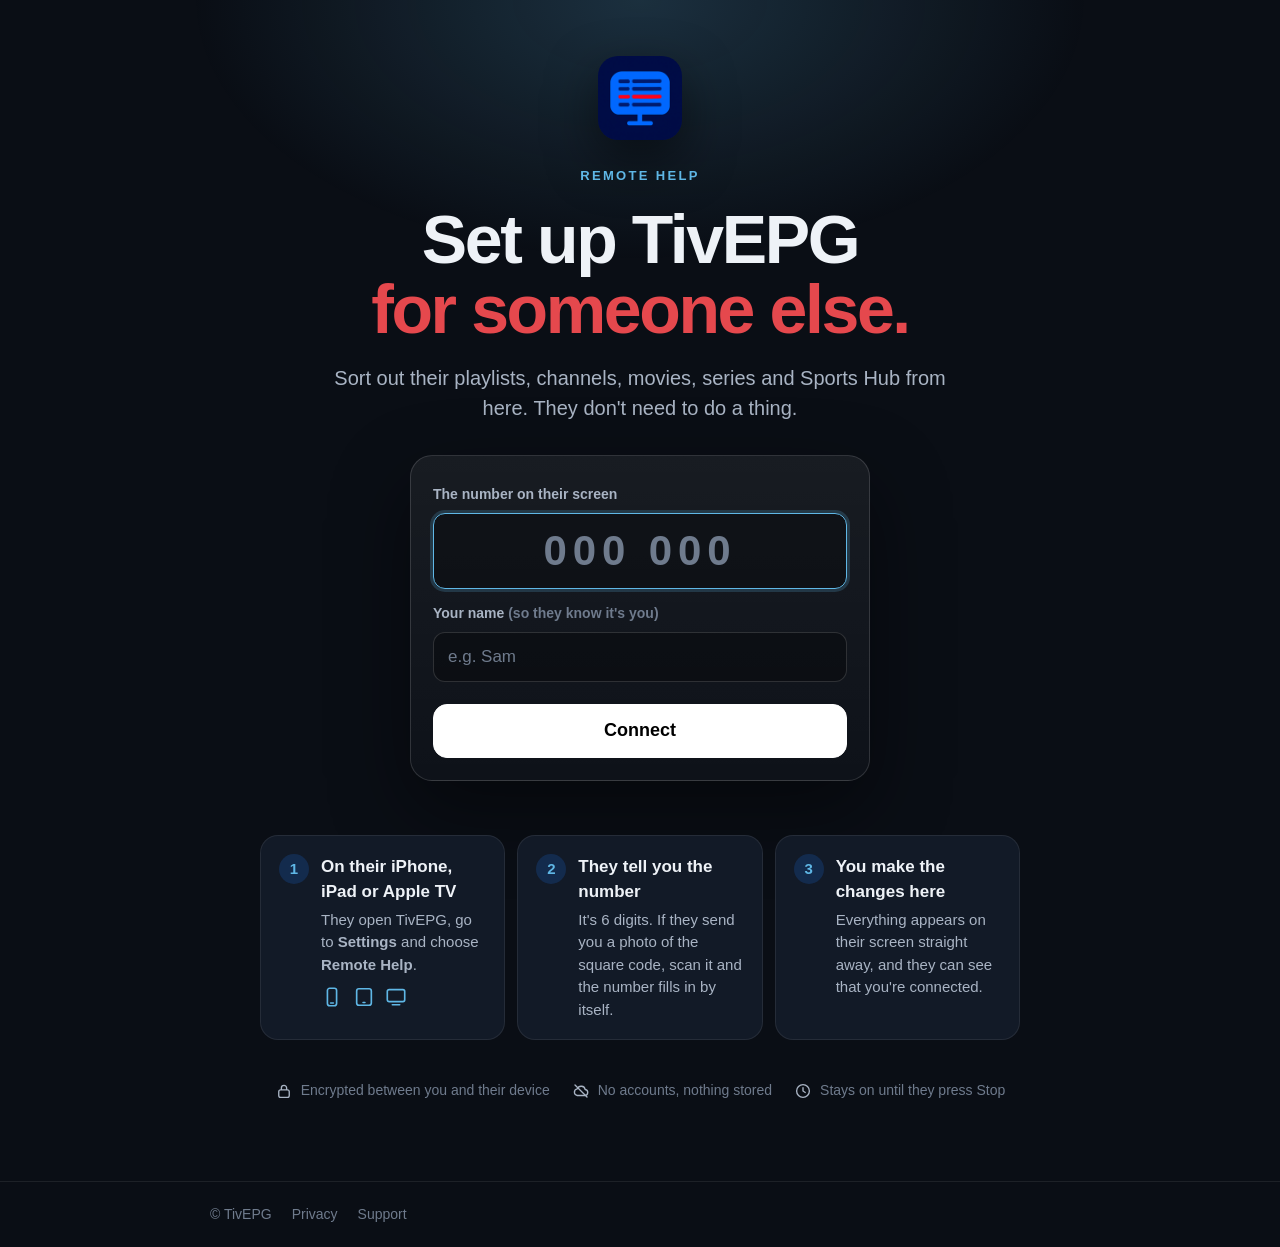
==== docs/help/index.html @ e162ba5e "Remote help: results open match centre with highlights; wide match centre; one-column hub" ====
<!doctype html>
<html lang="en">
<head>
  <meta charset="utf-8" />
  <meta name="viewport" content="width=device-width, initial-scale=1, viewport-fit=cover" />
  <title>Remote Help - TivEPG</title>
  <meta name="description" content="Set up TivEPG for someone else from wherever you are. Works with TivEPG on iPhone, iPad and Apple TV." />
  <!-- This page shows playlist logins: no analytics, no third-party scripts, no referrer. -->
  <meta name="robots" content="noindex" />
  <meta name="referrer" content="no-referrer" />
  <meta http-equiv="Content-Security-Policy"
        content="default-src 'none'; script-src 'self'; style-src 'self'; img-src 'self' data:; connect-src wss://remote-help.ewan-laww.workers.dev; frame-src https://www.youtube-nocookie.com; base-uri 'none'; form-action 'none'" />
  <meta name="theme-color" content="#0A0E15" />
  <meta name="apple-itunes-app" content="app-id=6755161632" />
  <link rel="icon" type="image/png" href="../favicon.png" />
  <link rel="apple-touch-icon" href="../apple-touch-icon.png" />
  <link rel="stylesheet" href="remote-help.css?v=20261110m" />
</head>
<body>
<svg width="0" height="0" class="sprite" aria-hidden="true">
  <symbol id="i-iphone" viewBox="0 0 24 24"><rect x="7" y="2.5" width="10" height="19" rx="2.5" fill="none" stroke="currentColor" stroke-width="1.8"/><path d="M10.5 18.5h3" stroke="currentColor" stroke-width="1.8" stroke-linecap="round"/></symbol>
  <symbol id="i-ipad" viewBox="0 0 24 24"><rect x="4" y="3" width="16" height="18" rx="2.5" fill="none" stroke="currentColor" stroke-width="1.8"/><path d="M11 18h2" stroke="currentColor" stroke-width="1.8" stroke-linecap="round"/></symbol>
  <symbol id="i-tv" viewBox="0 0 24 24"><rect x="2.5" y="4" width="19" height="13" rx="2" fill="none" stroke="currentColor" stroke-width="1.8"/><path d="M8 20.5h8" stroke="currentColor" stroke-width="1.8" stroke-linecap="round"/></symbol>
  <symbol id="i-lock" viewBox="0 0 24 24"><rect x="5" y="10.5" width="14" height="10" rx="2.5" fill="none" stroke="currentColor" stroke-width="1.8"/><path d="M8.5 10.5V8a3.5 3.5 0 0 1 7 0v2.5" fill="none" stroke="currentColor" stroke-width="1.8"/></symbol>
  <symbol id="i-cloud-off" viewBox="0 0 24 24"><path d="M7 18h10a4 4 0 0 0 .6-7.95A5.5 5.5 0 0 0 7.1 9.1 4.5 4.5 0 0 0 7 18Z" fill="none" stroke="currentColor" stroke-width="1.8" stroke-linejoin="round"/><path d="M4 4l16 16" stroke="currentColor" stroke-width="1.8" stroke-linecap="round"/></symbol>
  <symbol id="i-clock" viewBox="0 0 24 24"><circle cx="12" cy="12" r="8.5" fill="none" stroke="currentColor" stroke-width="1.8"/><path d="M12 7.5V12l3 2" fill="none" stroke="currentColor" stroke-width="1.8" stroke-linecap="round"/></symbol>
  <symbol id="i-check" viewBox="0 0 24 24"><path d="M5 12.5l4.5 4.5L19 7.5" fill="none" stroke="currentColor" stroke-width="2.2" stroke-linecap="round" stroke-linejoin="round"/></symbol>
  <symbol id="i-pulse" viewBox="0 0 24 24"><path d="M3 12h4l2.5-6 5 12 2.5-6H21" fill="none" stroke="currentColor" stroke-width="1.9" stroke-linecap="round" stroke-linejoin="round"/></symbol>
  <symbol id="i-list" viewBox="0 0 24 24"><path d="M8 6h12M8 12h12M8 18h12" stroke="currentColor" stroke-width="1.9" stroke-linecap="round"/><circle cx="4" cy="6" r="1.3" fill="currentColor"/><circle cx="4" cy="12" r="1.3" fill="currentColor"/><circle cx="4" cy="18" r="1.3" fill="currentColor"/></symbol>
  <symbol id="i-film" viewBox="0 0 24 24"><rect x="3.5" y="4" width="17" height="16" rx="2" fill="none" stroke="currentColor" stroke-width="1.8"/><path d="M7.5 4v16M16.5 4v16M3.5 9h4M3.5 15h4M16.5 9h4M16.5 15h4" stroke="currentColor" stroke-width="1.6"/></symbol>
  <symbol id="i-stack" viewBox="0 0 24 24"><rect x="3.5" y="8" width="17" height="12" rx="2" fill="none" stroke="currentColor" stroke-width="1.8"/><path d="M6 5h12M8.5 2.5h7" stroke="currentColor" stroke-width="1.8" stroke-linecap="round"/></symbol>
  <symbol id="i-folder" viewBox="0 0 24 24"><path d="M3.5 7.5a2 2 0 0 1 2-2h4l2 2h7a2 2 0 0 1 2 2v8a2 2 0 0 1-2 2h-13a2 2 0 0 1-2-2Z" fill="none" stroke="currentColor" stroke-width="1.8" stroke-linejoin="round"/><path d="M12 11v5M9.5 13.5h5" stroke="currentColor" stroke-width="1.8" stroke-linecap="round"/></symbol>
  <symbol id="i-trophy" viewBox="0 0 24 24"><path d="M7 4h10v5a5 5 0 0 1-10 0Z M7 6H4.5a2.5 2.5 0 0 0 2.5 4M17 6h2.5a2.5 2.5 0 0 1-2.5 4M12 14v3M8.5 20h7M10 17h4v3h-4z" fill="none" stroke="currentColor" stroke-width="1.7" stroke-linejoin="round"/></symbol>
  <symbol id="i-star" viewBox="0 0 24 24"><path d="m12 3.5 2.6 5.3 5.9.9-4.3 4.1 1 5.8L12 16.9l-5.2 2.7 1-5.8-4.3-4.1 5.9-.9Z" fill="none" stroke="currentColor" stroke-width="1.7" stroke-linejoin="round"/></symbol>
  <symbol id="i-gear" viewBox="0 0 24 24"><circle cx="12" cy="12" r="3.2" fill="none" stroke="currentColor" stroke-width="1.8"/><path d="M12 2.8v2.4M12 18.8v2.4M2.8 12h2.4M18.8 12h2.4M5.5 5.5l1.7 1.7M16.8 16.8l1.7 1.7M5.5 18.5l1.7-1.7M16.8 7.2l1.7-1.7" stroke="currentColor" stroke-width="1.8" stroke-linecap="round"/></symbol>
  <symbol id="i-remote" viewBox="0 0 24 24"><rect x="7.5" y="2.5" width="9" height="19" rx="3" fill="none" stroke="currentColor" stroke-width="1.8"/><circle cx="12" cy="8" r="2" fill="none" stroke="currentColor" stroke-width="1.6"/><path d="M10 13.5h4M10 16.5h4" stroke="currentColor" stroke-width="1.6" stroke-linecap="round"/></symbol>
  <symbol id="i-copy" viewBox="0 0 24 24"><rect x="8" y="8" width="12" height="12" rx="2" fill="none" stroke="currentColor" stroke-width="1.8"/><path d="M16 8V6a2 2 0 0 0-2-2H6a2 2 0 0 0-2 2v8a2 2 0 0 0 2 2h2" fill="none" stroke="currentColor" stroke-width="1.8"/></symbol>
</svg>



<main id="app">

  <!-- 1. Enter the number -->
  <section id="screen-join" class="screen hero">
    <img class="icon" src="../apple-touch-icon.png" alt="TivEPG app icon" width="84" height="84" />
    <p class="eyebrow">Remote Help</p>
    <h1 class="display">Set up TivEPG<br /><span class="accent">for someone else.</span></h1>
    <p class="lede">Sort out their playlists, channels, movies, series and Sports Hub from here. They don't need to do a thing.</p>

    <div class="join-card">
      <label for="code">The number on their screen</label>
      <input id="code" class="code-input" inputmode="numeric" autocomplete="one-time-code" maxlength="7"
             placeholder="000 000" spellcheck="false" />
      <label for="name">Your name <span class="muted">(so they know it's you)</span></label>
      <input id="name" maxlength="30" placeholder="e.g. Sam" autocomplete="given-name" />
      <button id="join" class="btn btn-white wide" type="button">Connect</button>
      <p id="join-error" class="error" hidden></p>
    </div>

    <ol class="how">
      <li>
        <span class="how-num">1</span>
        <div>
          <b>On their iPhone, iPad or Apple TV</b>
          <p>They open TivEPG, go to <b>Settings</b> and choose <b>Remote Help</b>.</p>
          <div class="devices-row" aria-hidden="true">
            <svg><use href="#i-iphone"/></svg><svg><use href="#i-ipad"/></svg><svg><use href="#i-tv"/></svg>
          </div>
        </div>
      </li>
      <li>
        <span class="how-num">2</span>
        <div>
          <b>They tell you the number</b>
          <p>It's 6 digits. If they send you a photo of the square code, scan it and the number fills in by itself.</p>
        </div>
      </li>
      <li>
        <span class="how-num">3</span>
        <div>
          <b>You make the changes here</b>
          <p>Everything appears on their screen straight away, and they can see that you're connected.</p>
        </div>
      </li>
    </ol>

    <ul class="trust">
      <li><svg><use href="#i-lock"/></svg>Encrypted between you and their device</li>
      <li><svg><use href="#i-cloud-off"/></svg>No accounts, nothing stored</li>
      <li><svg><use href="#i-clock"/></svg>Stays on until they press Stop</li>
    </ul>
  </section>

  <!-- 2. Connecting -->
  <section id="screen-connecting" class="screen center" hidden>
    <img class="icon pulse" src="../apple-touch-icon.png" alt="" width="84" height="84" />
    <h2 id="connecting-text">Connecting…</h2>
    <p class="muted">Keep Remote Help open on their screen.</p>
  </section>

  <!-- 3. Connected -->
  <section id="screen-help" class="screen" hidden>
    <div class="device-head">
      <span class="device-glyph"><svg id="device-icon"><use href="#i-tv"/></svg></span>
      <div class="grow">
        <p class="eyebrow">Remote Help</p>
        <h1 id="device-title" class="headline">Connected</h1>
        <p id="device-sub" class="muted"></p>
      </div>
      <span id="link-pill" class="pill ok">Connected</span>
    </div>
    <div id="loading-banner" class="banner" hidden></div>

    <div id="home-grid" class="home-grid" role="list"></div>
    <div id="section-bar" class="section-bar" hidden>
      <button id="back" class="back-btn" type="button" aria-label="Back">‹ Back</button>
      <h2 id="section-title"></h2>
      <div id="remote-bar" class="remote-bar" hidden></div>
      <button id="home" class="home-btn" type="button" aria-label="Home: all sections" title="Home"><svg viewBox="0 0 24 24" width="20" height="20" fill="none" stroke="currentColor" stroke-width="2" stroke-linecap="round" stroke-linejoin="round"><path d="M3 10.5 12 3l9 7.5"/><path d="M5 9.5V21h5v-6h4v6h5V9.5"/></svg></button>
    </div>

    <div id="tab-health" class="tab-panel" hidden></div>
    <div id="tab-playlists" class="tab-panel" hidden>
      <p class="hint">Their playlists. Fix a login, switch one on or off, or add a new one. After a change their device reloads that playlist by itself.</p>
      <div id="server-list"></div>
      <div class="row-actions">
        <button id="add-server-toggle" class="btn btn-white" type="button">+ Add a playlist</button>
        <button id="reload-all" class="btn" type="button">Reload all playlists</button>
      </div>
      <div id="playlist-tools"></div>
      <div id="add-server" class="card" hidden>
        <h3>Add a playlist</h3>
        <label for="add-kind">Type</label>
        <select id="add-kind">
          <option value="xtream">Login details (Xtream Codes)</option>
          <option value="m3u">Playlist link (M3U)</option>
        </select>
        <label for="add-name">Name</label>
        <input id="add-name" placeholder="e.g. My TV" maxlength="60" />
        <label for="add-url" id="add-url-label">Server address</label>
        <input id="add-url" placeholder="http://example.com:8080" autocapitalize="off" autocorrect="off" spellcheck="false" />
        <div id="add-login">
          <label for="add-user">Username</label>
          <input id="add-user" autocapitalize="off" autocorrect="off" spellcheck="false" autocomplete="off" />
          <label for="add-pass">Password</label>
          <input id="add-pass" autocapitalize="off" autocorrect="off" spellcheck="false" autocomplete="off" />
        </div>
        <label for="add-epg">TV guide link <span class="muted">(optional)</span></label>
        <input id="add-epg" autocapitalize="off" autocorrect="off" spellcheck="false" placeholder="Leave blank to use the playlist's own guide" />
        <div class="row-actions">
          <button id="add-save" class="btn btn-white" type="button">Add to their device</button>
          <button id="add-cancel" class="btn" type="button">Cancel</button>
        </div>
      </div>
    </div>

    <div id="tab-selection" class="tab-panel" hidden></div>
    <div id="tab-live" class="tab-panel" hidden></div>
    <div id="tab-vod" class="tab-panel" hidden></div>
    <div id="tab-series" class="tab-panel" hidden></div>

    <div id="tab-custom" class="tab-panel" hidden></div>
    <div id="tab-sports" class="tab-panel" hidden></div>
    <div id="tab-favourites" class="tab-panel" hidden></div>
    <div id="tab-settings" class="tab-panel" hidden></div>
    <div id="tab-remote" class="tab-panel" hidden></div>
    <div id="tab-copy" class="tab-panel" hidden></div>
  </section>

  <!-- 4. Finished -->
  <section id="screen-ended" class="screen center" hidden>
    <span class="done-glyph"><svg><use href="#i-check"/></svg></span>
    <h1 id="ended-title" class="headline">Remote Help has ended</h1>
    <p id="ended-text" class="lede"></p>
    <button id="again" class="btn btn-white" type="button">Enter another number</button>
  </section>
</main>

<footer class="foot">
  <div class="wrap">
    <span>© TivEPG</span>
    <a href="/privacy">Privacy</a>
    <a href="/support">Support</a>
  </div>
</footer>

<div id="toast" class="toast" hidden></div>

<script src="remote-help.js?v=20261110m"></script>
</body>
</html>
---- docs/help/remote-help.css ----
/* TivEPG Remote Help. Same palette, type and buttons as tivepg.com (docs/site.css). */
:root {
  --ground: #0A0E15;
  --ground-2: #0F1520;
  --card: #121A27;
  --card-2: #182234;
  --line: rgba(255,255,255,0.08);
  --line-2: rgba(255,255,255,0.14);
  --text: #EEF2F7;
  --text-2: #A9B4C4;
  --text-3: #6F7B8D;
  --blue: #5FB7E6;
  --brand-blue: #1E7CFF;
  --red: #E5484D;
  --amber: #F2A93B;
  --green: #46C27A;
  --radius: 22px;
  --ease: cubic-bezier(.2,.8,.2,1);
}
*, *::before, *::after { box-sizing: border-box; margin: 0; padding: 0; }
html { -webkit-text-size-adjust: 100%; }
body {
  background: var(--ground);
  color: var(--text);
  font-family: -apple-system, BlinkMacSystemFont, "SF Pro Display", "Segoe UI", Roboto, "Helvetica Neue", Arial, sans-serif;
  -webkit-font-smoothing: antialiased;
  line-height: 1.5;
  font-size: 17px;
  min-height: 100vh;
  display: flex; flex-direction: column;
}
body::before {
  content: ""; position: fixed; inset: 0 0 auto 0; height: 620px; pointer-events: none; z-index: 0;
  background: radial-gradient(50% 60% at 50% 0%, rgba(95,183,230,.20), transparent 70%);
}
[hidden] { display: none !important; }
.sprite { position: absolute; }
a { color: inherit; text-decoration: none; }
b { font-weight: 650; }
svg { width: 22px; height: 22px; flex: 0 0 auto; }
.wrap { max-width: 900px; margin: 0 auto; padding: 0 20px; }

/* ---------- Nav ---------- */
.nav {
  position: sticky; top: 0; z-index: 5; height: 60px;
  background: rgba(10,14,21,.72); backdrop-filter: saturate(160%) blur(18px); -webkit-backdrop-filter: saturate(160%) blur(18px);
  border-bottom: 1px solid var(--line);
}
.nav .wrap { height: 100%; display: flex; align-items: center; justify-content: space-between; }
.brand { display: flex; align-items: center; gap: 10px; font-weight: 700; font-size: 19px; letter-spacing: -0.01em; }
.brand img { width: 30px; height: 30px; border-radius: 8px; }
.nav-get {
  height: 36px; padding: 0 16px; border-radius: 999px; background: #fff; color: #000;
  font-weight: 600; font-size: 14px; display: inline-flex; align-items: center;
}
.nav-get:hover { background: #E8ECF1; }

/* ---------- Type ---------- */
main { position: relative; z-index: 1; flex: 1; width: 100%; max-width: 900px; margin: 0 auto; padding: 0 20px 80px; }
.eyebrow { font-size: 13px; font-weight: 700; letter-spacing: .18em; text-transform: uppercase; color: var(--blue); }
.display { font-weight: 800; letter-spacing: -0.035em; line-height: 1.04; font-size: clamp(38px, 7vw, 68px); }
.headline { font-weight: 800; letter-spacing: -0.03em; line-height: 1.08; font-size: clamp(26px, 4.4vw, 40px); }
.accent { color: var(--red); }
.lede { font-size: clamp(17px, 1.8vw, 20px); color: var(--text-2); max-width: 620px; }
h2 { font-size: 24px; font-weight: 700; letter-spacing: -0.01em; }
h3 { font-size: 18px; font-weight: 700; margin-bottom: 4px; }
.section-title { margin-top: 28px; margin-bottom: 10px; }
.muted { color: var(--text-3); }
.hint { color: var(--text-2); font-size: 15px; margin: 4px 0 14px; }
.error { color: #ff8a8d; font-weight: 600; text-align: center; }

/* ---------- Screens ---------- */
.screen { display: flex; flex-direction: column; gap: 18px; padding-top: 40px; }
.screen.center { align-items: center; text-align: center; padding-top: 90px; }
.hero { align-items: center; text-align: center; padding-top: 56px; }
.hero .lede { margin: 0 auto; }
.icon { width: 84px; height: 84px; border-radius: 20px; box-shadow: 0 20px 50px rgba(0,0,0,.5); margin-bottom: 8px; }
.pulse { animation: pulse 1.6s var(--ease) infinite; }
@keyframes pulse { 50% { transform: scale(.92); opacity: .7; } }

.join-card {
  width: 100%; max-width: 460px; margin-top: 14px; text-align: left;
  display: flex; flex-direction: column; gap: 8px; padding: 22px;
  background: linear-gradient(180deg, rgba(255,255,255,.06), rgba(255,255,255,.02));
  border: 1px solid var(--line-2); border-radius: var(--radius);
  box-shadow: 0 30px 80px rgba(0,0,0,.45);
}

.how { list-style: none; width: 100%; max-width: 760px; margin-top: 36px; display: grid; grid-template-columns: 1fr; gap: 12px; text-align: left; }
@media (min-width: 760px) { .how { grid-template-columns: repeat(3, 1fr); } }
.how li { display: flex; gap: 12px; padding: 18px; background: var(--card); border: 1px solid var(--line); border-radius: 18px; }
.how p { color: var(--text-2); font-size: 15px; margin-top: 4px; }
.how-num {
  flex: 0 0 auto; width: 30px; height: 30px; border-radius: 50%; display: grid; place-items: center;
  background: rgba(30,124,255,.18); color: var(--blue); font-weight: 800; font-size: 15px;
}
.devices-row { display: flex; gap: 10px; margin-top: 10px; color: var(--blue); }

.trust { list-style: none; display: flex; flex-wrap: wrap; justify-content: center; gap: 10px 22px; margin-top: 22px; color: var(--text-3); font-size: 14px; }
.trust li { display: flex; align-items: center; gap: 8px; }
.trust svg { width: 18px; height: 18px; color: var(--text-2); }

/* ---------- Form ---------- */
label { font-size: 14px; font-weight: 600; color: var(--text-2); margin-top: 6px; }
input, select {
  width: 100%; height: 50px; padding: 0 14px; border-radius: 12px;
  border: 1px solid var(--line-2); background: rgba(0,0,0,.28); color: var(--text);
  font: inherit; font-size: 17px; outline: none; transition: border-color .2s var(--ease), box-shadow .2s var(--ease);
}
input::placeholder { color: var(--text-3); }
input:focus, select:focus { border-color: var(--blue); box-shadow: 0 0 0 3px rgba(95,183,230,.2); }
.code-input { height: 76px; font-size: 42px; font-weight: 800; letter-spacing: .14em; text-align: center; font-variant-numeric: tabular-nums; }

/* ---------- Buttons ---------- */
.btn {
  display: inline-flex; align-items: center; justify-content: center; gap: 8px;
  height: 46px; padding: 0 20px; border-radius: 14px; border: 1px solid var(--line-2);
  background: transparent; color: var(--text); font: inherit; font-weight: 600; font-size: 16px; cursor: pointer;
  transition: transform .2s var(--ease), background .2s var(--ease), border-color .2s var(--ease);
}
.btn:hover { border-color: rgba(255,255,255,.35); background: rgba(255,255,255,.04); }
.btn:active { transform: scale(.97); }
.btn:disabled { opacity: .45; cursor: default; transform: none; }
.btn-white { background: #fff; border-color: #fff; color: #000; }
.btn-white:hover { background: #E8ECF1; border-color: #E8ECF1; }
.btn.danger { color: #ff8a8d; border-color: rgba(229,72,77,.45); }
.btn.small { height: 36px; padding: 0 12px; font-size: 14px; border-radius: 10px; }
.btn.icon { width: 36px; padding: 0; }
.btn.wide { width: 100%; margin-top: 14px; height: 54px; font-size: 18px; }
.row-actions { display: flex; flex-wrap: wrap; gap: 10px; margin-top: 12px; }

/* ---------- Connected ---------- */
.device-head { display: flex; align-items: center; gap: 16px; }
.device-head .grow { flex: 1; min-width: 0; }
.device-glyph, .done-glyph {
  width: 64px; height: 64px; border-radius: 18px; display: grid; place-items: center; flex: 0 0 auto;
  background: linear-gradient(145deg, var(--brand-blue), #0B3F8F); color: #fff;
  box-shadow: 0 14px 40px rgba(30,124,255,.35);
}
.device-glyph svg, .done-glyph svg { width: 34px; height: 34px; }
.done-glyph { background: linear-gradient(145deg, #2fae66, #13643a); box-shadow: 0 14px 40px rgba(70,194,122,.3); }
.pill { font-size: 13px; font-weight: 700; padding: 6px 12px; border-radius: 999px; white-space: nowrap; }
.pill.ok { background: rgba(70,194,122,.15); color: var(--green); }
.pill.warn { background: rgba(242,169,59,.15); color: var(--amber); }
.banner {
  background: rgba(95,183,230,.1); border: 1px solid rgba(95,183,230,.3); color: var(--blue);
  border-radius: 14px; padding: 12px 14px; font-weight: 600; font-size: 15px;
}

.tabs {
  position: sticky; top: 68px; z-index: 4;
  display: flex; gap: 4px; overflow-x: auto; padding: 4px; border-radius: 999px;
  background: rgba(18,26,39,.85); backdrop-filter: blur(16px); -webkit-backdrop-filter: blur(16px);
  border: 1px solid var(--line-2); scrollbar-width: none;
}
.tabs::-webkit-scrollbar { display: none; }
.tab {
  flex: 1 0 auto; height: 40px; padding: 0 16px; border-radius: 999px; border: 0;
  background: transparent; color: var(--text-2); font: inherit; font-weight: 650; font-size: 15px; cursor: pointer;
  transition: background .2s var(--ease), color .2s var(--ease);
}
.tab:hover { color: var(--text); }
.tab.active { background: #fff; color: #000; }

.card {
  background: var(--card); border: 1px solid var(--line); border-radius: 18px;
  padding: 18px; display: flex; flex-direction: column; gap: 8px; margin-top: 12px;
}
.server { background: var(--card); border: 1px solid var(--line); border-radius: 18px; padding: 16px; margin-bottom: 12px; }
.server-head { display: flex; justify-content: space-between; align-items: center; gap: 12px; }
.server-head .grow { flex: 1; min-width: 0; }
.server-name { font-size: 19px; font-weight: 700; }
.server-meta { color: var(--text-3); font-size: 14px; overflow: hidden; text-overflow: ellipsis; }
.badge { font-size: 12px; font-weight: 700; padding: 3px 9px; border-radius: 999px; margin-left: 6px; vertical-align: middle; }
.badge.bad { background: rgba(229,72,77,.15); color: #ff8a8d; }
.badge.good { background: rgba(70,194,122,.15); color: var(--green); }
.badge.off { background: rgba(255,255,255,.08); color: var(--text-3); }
.server-edit { display: flex; flex-direction: column; gap: 8px; margin-top: 12px; }
.pass-wrap { display: flex; gap: 8px; }
.pass-wrap input { flex: 1; }

.switch { position: relative; width: 52px; height: 30px; flex: 0 0 auto; margin: 0; }
.switch input { opacity: 0; width: 0; height: 0; position: absolute; }
.switch span { position: absolute; inset: 0; border-radius: 999px; background: rgba(255,255,255,.16); cursor: pointer; transition: background .2s; }
.switch span::after {
  content: ""; position: absolute; width: 24px; height: 24px; left: 3px; top: 3px; border-radius: 50%;
  background: #fff; transition: transform .2s var(--ease);
}
.switch input:checked + span { background: var(--green); }
.switch input:checked + span::after { transform: translateX(22px); }
.switch input:disabled + span { opacity: .5; cursor: default; }

.list { display: flex; flex-direction: column; gap: 6px; }
.item {
  display: flex; align-items: center; gap: 10px; padding: 10px 12px; border-radius: 14px;
  background: var(--card); border: 1px solid var(--line); min-height: 54px;
}
.item .grow { flex: 1; min-width: 0; }
.item .title { font-weight: 600; overflow: hidden; text-overflow: ellipsis; white-space: nowrap; }
.item .sub { color: var(--text-3); font-size: 13px; overflow: hidden; text-overflow: ellipsis; white-space: nowrap; }
.item .num { color: var(--text-3); font-size: 13px; width: 26px; text-align: right; font-variant-numeric: tabular-nums; }
.item.dim .title { color: var(--text-2); }
.cat-columns { display: grid; grid-template-columns: 1fr; gap: 24px; }
@media (min-width: 760px) { .cat-columns { grid-template-columns: 1fr 1fr; } }
.cat-head { display: flex; justify-content: space-between; align-items: center; gap: 8px; margin-bottom: 8px; }
.cat-head .row-actions { margin-top: 0; }
.search { margin-bottom: 8px; }
.empty { color: var(--text-3); font-size: 15px; padding: 16px; text-align: center; border: 1px dashed var(--line-2); border-radius: 14px; }
.more { color: var(--text-3); font-size: 14px; text-align: center; padding: 8px; }

/* ---------- Category pills (the app's Display Order / per-playlist bar) ---------- */
.subtabs { display: flex; gap: 8px; overflow-x: auto; padding: 2px 0 12px; scrollbar-width: none; }
.subtabs::-webkit-scrollbar { display: none; }
.subtab {
  flex: 0 0 auto; display: inline-flex; align-items: center; gap: 8px; height: 38px; padding: 0 14px;
  border-radius: 999px; border: 1px solid var(--line-2); background: transparent; color: var(--text-2);
  font: inherit; font-weight: 650; font-size: 14px; cursor: pointer;
}
.subtab:hover { color: var(--text); }
.subtab.active { background: var(--brand-blue); border-color: var(--brand-blue); color: #fff; }
.subtab-badge { min-width: 22px; height: 22px; padding: 0 6px; border-radius: 999px; background: rgba(255,255,255,.12); font-size: 12px; display: inline-grid; place-items: center; }
.subtab.active .subtab-badge { background: rgba(255,255,255,.25); }
.source-tools { display: flex; flex-wrap: wrap; gap: 10px; align-items: center; }
.source-tools .search { flex: 1 1 220px; margin: 0; }
.row-actions.tight { margin-top: 0; }
.sort-row { display: flex; align-items: center; gap: 8px; margin: 12px 0; flex-wrap: wrap; }
.small-label { font-size: 13px; font-weight: 650; }
.cat-grid { display: grid; grid-template-columns: repeat(auto-fill, minmax(170px, 1fr)); gap: 8px; }
.cat-tile {
  display: flex; align-items: center; gap: 10px; min-height: 52px; padding: 10px 12px; text-align: left;
  border-radius: 14px; border: 1px solid var(--line); background: var(--card); color: var(--text-2);
  font: inherit; font-size: 15px; font-weight: 600; cursor: pointer;
}
.cat-tile:hover { border-color: var(--line-2); }
.cat-tile.on { background: rgba(30,124,255,.16); border-color: rgba(30,124,255,.6); color: var(--text); }
.cat-tile .tick {
  flex: 0 0 auto; width: 22px; height: 22px; border-radius: 50%; display: grid; place-items: center;
  border: 1.5px solid var(--line-2); font-size: 13px; font-weight: 800;
}
.cat-tile.on .tick { background: var(--brand-blue); border-color: var(--brand-blue); color: #fff; }
.cat-name { overflow: hidden; text-overflow: ellipsis; display: -webkit-box; -webkit-line-clamp: 2; -webkit-box-orient: vertical; }

/* ---------- Sports Hub (Manage Sports) ---------- */
.hub-card { background: var(--card); border: 1px solid var(--line); border-radius: 18px; overflow: hidden; }
.hub-section { font-size: 13px; font-weight: 700; letter-spacing: .08em; text-transform: uppercase; color: var(--text-3); margin: 24px 6px 8px; }
.hub-section-row { display: flex; align-items: flex-end; justify-content: space-between; }
.hub-section-row .btn { margin-bottom: 6px; }
.hub-row { display: flex; align-items: center; gap: 10px; padding: 12px 14px; min-height: 60px; }
.hub-row + .hub-row { border-top: 1px solid var(--line); }
.hub-row.depth-1 { padding-left: 34px; background: rgba(255,255,255,.015); }
.hub-row.depth-2 { padding-left: 54px; background: rgba(255,255,255,.03); }
.hub-row .grow { flex: 1; min-width: 0; }
.hub-row .title { font-weight: 650; overflow: hidden; text-overflow: ellipsis; white-space: nowrap; }
.hub-row .sub { color: var(--text-3); font-size: 13px; }
.hub-row .sub.gold { color: #F5C451; }
.row-expander { display: flex; align-items: center; gap: 10px; background: none; border: 0; color: inherit; font: inherit; text-align: left; cursor: pointer; padding: 0; }
.chev { color: var(--text-3); font-size: 22px; transition: transform .2s var(--ease); }
.chev.open { transform: rotate(90deg); }
.hub-switch { position: relative; width: 52px; height: 30px; border-radius: 999px; border: 0; background: rgba(255,255,255,.16); cursor: pointer; flex: 0 0 auto; transition: background .2s; }
.hub-switch span { position: absolute; top: 3px; left: 3px; width: 24px; height: 24px; border-radius: 50%; background: #fff; transition: transform .2s var(--ease); }
.hub-switch.on { background: var(--green); }
.hub-switch.on span { transform: translateX(22px); }
.hub-switch.mixed { background: var(--brand-blue); }
.hub-switch.mixed span { transform: translateX(11px); }
.hub-switch:disabled { opacity: .6; }
.star { background: none; border: 0; color: var(--text-3); font-size: 22px; cursor: pointer; width: 34px; height: 34px; flex: 0 0 auto; }
.star.on { color: #F5C451; }
.empty.flat { border: 0; }
.foot-note { margin-top: 16px; }

/* ---------- Footer & toast ---------- */
.foot { position: relative; z-index: 1; border-top: 1px solid var(--line); padding: 22px 0 calc(22px + env(safe-area-inset-bottom)); color: var(--text-3); font-size: 14px; }
.foot .wrap { display: flex; gap: 20px; }
.foot a:hover { color: var(--text); }

.toast {
  position: fixed; left: 50%; bottom: calc(24px + env(safe-area-inset-bottom)); transform: translateX(-50%);
  max-width: calc(100% - 32px); padding: 12px 18px; border-radius: 14px;
  background: #1d2a3d; border: 1px solid var(--line-2); color: var(--text);
  font-weight: 600; font-size: 15px; box-shadow: 0 10px 30px rgba(0,0,0,.4); z-index: 10;
}
.toast.bad { border-color: rgba(229,72,77,.6); }

@media (max-width: 560px) {
  .nav-get { height: 32px; padding: 0 12px; font-size: 13px; }
  .device-glyph { width: 52px; height: 52px; border-radius: 15px; }
  .device-glyph svg { width: 28px; height: 28px; }
  .tabs { top: 64px; }
  .tab { padding: 0 12px; font-size: 14px; }
  .device-head .headline { font-size: 24px; }
  .device-head { align-items: flex-start; flex-wrap: wrap; }
}

/* ---------- Reordering ---------- */
.handle {
  flex: 0 0 auto; width: 30px; height: 40px; display: grid; place-items: center;
  color: var(--text-3); font-size: 20px; cursor: grab; touch-action: none; user-select: none; -webkit-user-select: none;
}
.handle:active { cursor: grabbing; color: var(--text); }
.item, .hub-row { transition: transform .18s var(--ease); }
.dragging { transition: none !important; position: relative; z-index: 3; box-shadow: 0 16px 40px rgba(0,0,0,.55); background: var(--card-2) !important; border-color: var(--brand-blue) !important; }
@media (max-width: 560px) {
  .btn.fine { display: none; }
  .item { gap: 6px; padding: 8px 8px 8px 4px; }
  .item .btn.small { padding: 0 9px; }
}

/* ---------- Team lists (the app's team picker) ---------- */
.hub-row.depth-3 { padding-left: 74px; background: rgba(255,255,255,.045); }
.team-tools { flex-wrap: wrap; }
.team-tools .sub { min-width: 200px; }
.gold-btn { color: #F5C451; border-color: rgba(245,196,81,.5); }
.team-search { margin: 0; height: 42px; }
@media (max-width: 560px) {
  .hub-row.depth-2 { padding-left: 34px; }
  .hub-row.depth-3 { padding-left: 44px; }
}

/* ---------- Check-up ---------- */
.tab-badge { display: inline-grid; place-items: center; min-width: 20px; height: 20px; padding: 0 6px; margin-left: 6px; border-radius: 999px; background: var(--red); color: #fff; font-size: 12px; font-weight: 800; }
.health-head { display: flex; align-items: flex-start; gap: 12px; margin-bottom: 10px; }
.health-head .grow { flex: 1; }
.health-head h3 { font-size: 22px; }
.health-dot { flex: 0 0 auto; width: 30px; height: 30px; border-radius: 50%; display: grid; place-items: center; font-weight: 900; font-size: 15px; }
.health-error .health-dot { background: rgba(229,72,77,.2); color: #ff8a8d; }
.health-warn .health-dot { background: rgba(242,169,59,.2); color: var(--amber); }
.health-info .health-dot { background: rgba(95,183,230,.18); color: var(--blue); }
.health-ok .health-dot { background: rgba(70,194,122,.18); color: var(--green); }
.title.wrap, .hub-row .title.wrap { white-space: normal; }
.fix-note { max-width: 220px; text-align: right; }
.small-spin { width: 30px; height: 30px; margin: 20px auto; border-width: 3px; }

/* ---------- Settings ---------- */
.setting-wide { flex-wrap: wrap; }
.setting-wide > .grow { flex: 1 1 260px; }
.seg { display: flex; flex-wrap: wrap; gap: 6px; }
.setting-select { width: auto; min-width: 200px; height: 42px; }
.stepper { display: flex; align-items: center; gap: 8px; flex-wrap: wrap; }
.setting-value { min-width: 78px; text-align: center; font-weight: 700; font-variant-numeric: tabular-nums; }
.stepper input[type=range] { width: 180px; height: 30px; padding: 0; border: 0; background: none; box-shadow: none; accent-color: var(--brand-blue); }

/* ---------- Remote ---------- */
.now-playing { margin-top: 0; }
.np-row { align-items: center; }
.title-lg { font-size: 22px; font-weight: 800; letter-spacing: -0.01em; }

/* ---------- Copy Setup ---------- */
.copy-steps { margin-top: 10px; grid-template-columns: 1fr !important; }
.small-code { height: 64px; font-size: 34px; margin: 10px 0; }
.copy-row { cursor: pointer; margin: 0; color: var(--text); font-size: 17px; font-weight: 400; }
.copy-row input { width: 22px; height: 22px; flex: 0 0 auto; accent-color: var(--brand-blue); }
.ok-banner { background: rgba(70,194,122,.1); border-color: rgba(70,194,122,.35); color: var(--green); margin-bottom: 12px; }

/* ---------- App-style home: cards ---------- */
.home-grid { display: grid; grid-template-columns: repeat(auto-fill, minmax(250px, 1fr)); gap: 12px; margin-top: 6px; }
.home-card {
  position: relative; display: flex; align-items: center; gap: 14px; min-height: 92px; padding: 16px;
  text-align: left; border-radius: 20px; border: 1px solid var(--line); cursor: pointer; color: var(--text);
  background: linear-gradient(180deg, rgba(255,255,255,.055), rgba(255,255,255,.02)), var(--card);
  font: inherit; transition: transform .18s var(--ease), border-color .18s var(--ease), background .18s var(--ease);
}
.home-card:hover { border-color: var(--line-2); transform: translateY(-2px); }
.home-card:active { transform: scale(.98); }
.home-card.alert { border-color: rgba(229,72,77,.55); }
.home-icon {
  flex: 0 0 auto; width: 50px; height: 50px; border-radius: 14px; display: grid; place-items: center; color: #fff;
  box-shadow: 0 10px 24px rgba(0,0,0,.35);
}
.home-icon svg { width: 26px; height: 26px; }
.tint-blue .home-icon { background: linear-gradient(145deg, #2f8bff, #0b4fb8); }
.tint-red .home-icon { background: linear-gradient(145deg, #ff6b6f, #b4262b); }
.tint-purple .home-icon { background: linear-gradient(145deg, #a477ff, #5b2fc2); }
.tint-teal .home-icon { background: linear-gradient(145deg, #34d1bd, #0f7d70); }
.tint-green .home-icon { background: linear-gradient(145deg, #4cd384, #187a43); }
.tint-gold .home-icon { background: linear-gradient(145deg, #ffcf5c, #c58a12); }
.tint-grey .home-icon { background: linear-gradient(145deg, #7c889c, #3d4656); }
.home-text { flex: 1; min-width: 0; display: flex; flex-direction: column; gap: 3px; }
.home-title { font-weight: 750; font-size: 18px; letter-spacing: -0.01em; }
.home-sub { color: var(--text-3); font-size: 14px; overflow: hidden; text-overflow: ellipsis; white-space: nowrap; }
.home-card.alert .home-sub { color: #ff8a8d; font-weight: 600; }
.home-badge { position: absolute; top: 10px; right: 12px; min-width: 22px; height: 22px; padding: 0 7px; border-radius: 999px; background: var(--red); color: #fff; font-size: 12px; font-weight: 800; display: grid; place-items: center; }
.home-chev { color: var(--text-3); font-size: 26px; line-height: 1; }

.section-bar {
  position: sticky; top: 0; z-index: 6; display: flex; align-items: center; gap: 12px;
  margin: 0 -20px; padding: 10px 20px; background: rgba(10,14,21,.85);
  backdrop-filter: blur(16px); -webkit-backdrop-filter: blur(16px); border-bottom: 1px solid var(--line);
}
.section-bar h2 { font-size: 22px; font-weight: 800; letter-spacing: -0.02em; }
.back-btn { height: 38px; padding: 0 14px; border-radius: 999px; border: 1px solid var(--line-2); background: transparent; color: var(--blue); font: inherit; font-weight: 700; font-size: 15px; cursor: pointer; }
.back-btn:hover { background: rgba(95,183,230,.1); }

/* ---------- Collapsible Display Order groups ---------- */
.order-tools { justify-content: flex-end; margin-bottom: 8px; }
.group-head {
  width: 100%; display: flex; align-items: center; gap: 10px; padding: 14px 16px; margin-top: 8px;
  border-radius: 14px; border: 1px solid var(--line); background: var(--card); color: var(--text);
  font: inherit; font-weight: 700; font-size: 16px; text-align: left; cursor: pointer;
}
.group-head.open { border-color: var(--line-2); background: var(--card-2); }
.group-title { overflow: hidden; text-overflow: ellipsis; white-space: nowrap; }
.group-list { margin: 6px 0 4px 10px; }

/* ---------- Custom categories ---------- */
.check-row { display: flex; align-items: flex-start; gap: 10px; margin-top: 10px; color: var(--text-2); font-weight: 400; font-size: 15px; cursor: pointer; }
.check-row input { width: 20px; height: 20px; flex: 0 0 auto; margin-top: 2px; accent-color: var(--brand-blue); }

@media (max-width: 560px) {
  .home-grid { grid-template-columns: 1fr 1fr; gap: 10px; }
  .home-card { flex-direction: column; align-items: flex-start; min-height: 128px; padding: 14px; gap: 10px; }
  .home-chev { display: none; }
  .home-title { font-size: 16px; }
  .home-sub { white-space: normal; font-size: 13px; }
  .section-bar h2 { font-size: 19px; }
}
.copy-row.dim { opacity: .55; cursor: default; }
.device-banner { margin-bottom: 12px; }

/* ---------- Phone remote: guide and Sports Hub browsers ---------- */
.remote-modes { margin-top: 14px; }
.crumbs { display: flex; flex-wrap: wrap; align-items: center; gap: 6px; margin: 6px 0 12px; }
.crumb { border: 0; background: rgba(255,255,255,.06); color: var(--blue); font: inherit; font-weight: 650; font-size: 14px; padding: 6px 12px; border-radius: 999px; cursor: pointer; }
.crumb.current { background: transparent; color: var(--text); cursor: default; padding-left: 4px; }
.crumb + .crumb::before, .crumb + .crumb.current::before { content: ""; }
button.item.cat-row { width: 100%; text-align: left; font: inherit; color: var(--text); cursor: pointer; }
button.item.cat-row:hover { border-color: var(--line-2); background: var(--card-2); }
.item.chan { align-items: flex-start; padding: 12px; }
.item.chan .btn { margin-top: 2px; }
.now-line { font-size: 14px; margin-top: 2px; overflow: hidden; text-overflow: ellipsis; white-space: nowrap; }
.now-title { color: var(--text); font-weight: 600; }
.prog { display: block; height: 4px; border-radius: 4px; background: rgba(255,255,255,.1); margin: 6px 0 4px; overflow: hidden; max-width: 320px; }
.prog-fill { display: block; height: 100%; background: var(--brand-blue); }
.event-row .event-right { color: var(--text-2); font-weight: 700; font-variant-numeric: tabular-nums; white-space: nowrap; }
.event-row.live { border-color: rgba(229,72,77,.45); }
.live-dot { font-size: 11px; font-weight: 800; letter-spacing: .06em; color: #fff; background: var(--red); padding: 3px 7px; border-radius: 6px; }
.live-head { color: #ff8a8d; }
.event-card { margin: 0 0 12px; }

/* Display Order pins and the Remote's tab list */
.pin-btn { white-space: nowrap; }
.pin-btn.on { background: rgba(95,183,230,.14); border-color: rgba(95,183,230,.45); color: var(--blue); }
.tab-ico { width: 28px; font-size: 20px; text-align: center; }
.item.current-tab { border-color: rgba(95,183,230,.45); background: rgba(95,183,230,.08); }
.btn.icon.bin svg { display: block; margin: auto; }
.pin-btn:not(.on) { filter: grayscale(1); opacity: .7; }
.pin-btn:not(.on):hover { filter: none; opacity: 1; }

/* The playing controls */
.now-playing .np-row { align-items: flex-start; }
.now-playing .tag { font-size: 11px; font-weight: 800; letter-spacing: .06em; color: var(--blue); background: rgba(95,183,230,.16); padding: 3px 7px; border-radius: 6px; }
.np-fixture { margin-top: 8px; font-weight: 700; }
.seek { width: 100%; margin: 14px 0 4px; accent-color: var(--blue); height: 28px; }
.seek-times { display: flex; justify-content: space-between; font-size: 13px; color: var(--text-3); font-variant-numeric: tabular-nums; }
.transport { display: flex; justify-content: center; align-items: center; gap: 12px; margin: 16px 0 6px; flex-wrap: wrap; }
.btn.ctl { min-width: 56px; height: 48px; border-radius: 999px; font-size: 16px; font-weight: 800; padding: 0 14px; }
.btn.ctl.small { height: 38px; font-size: 14px; }
.btn.ctl-main { width: 64px; height: 64px; font-size: 22px; background: #fff; color: #000; border-color: #fff; }
.btn.ctl-live { color: #fff; background: var(--red); border-color: var(--red); }
.ctl-row { justify-content: center; margin-top: 4px; }
.np-options { margin-top: 14px; border-top: 1px solid var(--line-2); padding-top: 6px; display: grid; gap: 2px; }
.opt-row { display: flex; align-items: center; gap: 12px; padding: 10px 0; }
.opt-row.disabled .title { opacity: .55; }
.opt-row .seg { display: flex; gap: 6px; flex: 0 0 auto; }
.track-select { max-width: 55%; }
.now-playing .grow { flex: 1 1 0; min-width: 0; }
.now-playing .np-row { flex-wrap: nowrap; }
.now-playing .sub { font-size: 14px; color: var(--text-2, #A9B3C1); }
.opt-row .sub { font-size: 13px; margin-top: 2px; }
.center-row { justify-content: center; margin-top: 12px; }
.item.cat-row:disabled { opacity: .6; cursor: default; }

/* Channel rows: catch-up (timeshift) icon after the name, the app's clock-with-arrow mark. */
.item .title.chan-name { display: flex; align-items: center; gap: 6px; min-width: 0; }
.chan-name .chan-text { overflow: hidden; text-overflow: ellipsis; white-space: nowrap; min-width: 0; }
.catchup-ico {
  flex: none; width: 15px; height: 15px; background: var(--brand-blue);
  -webkit-mask: url("data:image/svg+xml,%3Csvg xmlns='http://www.w3.org/2000/svg' viewBox='0 0 24 24' fill='none' stroke='black' stroke-width='2.2' stroke-linecap='round' stroke-linejoin='round'%3E%3Cpath d='M3 12a9 9 0 1 0 3-6.7L3 8'/%3E%3Cpath d='M3 3v5h5'/%3E%3Cpath d='M12 7v5l3.5 2'/%3E%3C/svg%3E") center / contain no-repeat;
          mask: url("data:image/svg+xml,%3Csvg xmlns='http://www.w3.org/2000/svg' viewBox='0 0 24 24' fill='none' stroke='black' stroke-width='2.2' stroke-linecap='round' stroke-linejoin='round'%3E%3Cpath d='M3 12a9 9 0 1 0 3-6.7L3 8'/%3E%3Cpath d='M3 3v5h5'/%3E%3Cpath d='M12 7v5l3.5 2'/%3E%3C/svg%3E") center / contain no-repeat;
}

/* ---------- Remote: artwork (device-sent data: thumbnails) ---------- */
.art {
  flex: none; position: relative; overflow: hidden; display: grid; place-items: center;
  background: linear-gradient(145deg, var(--card-2), #0d131d); border: 1px solid var(--line);
  color: var(--text-3); font-weight: 800;
}
.art img { width: 100%; height: 100%; display: block; animation: art-in .25s var(--ease); }
@keyframes art-in { from { opacity: 0; } to { opacity: 1; } }
.art-letter { font-size: 18px; }
.art.has-img .art-letter { display: none; }
.art-logo { width: 52px; height: 52px; border-radius: 12px; background: #1b2433; }
.art-logo img { object-fit: contain; padding: 6px; }
.art-poster { width: 58px; height: 87px; border-radius: 10px; }
.art-poster img { object-fit: cover; }
.art-poster .art-letter { font-size: 22px; }
.art-still { width: 132px; height: 74px; border-radius: 10px; }
.art-still img { object-fit: cover; }
.art-still .prog { position: absolute; left: 6px; right: 6px; bottom: 6px; margin: 0; }
.item.with-art { gap: 12px; align-items: center; }
.item.chan.with-art { align-items: center; }
.item.with-art .grow { min-width: 0; }
.cat-line { color: var(--blue); font-size: 13px; font-weight: 600; margin-top: 1px; overflow: hidden; text-overflow: ellipsis; white-space: nowrap; }
.item .title.clamp2 { white-space: normal; display: -webkit-box; -webkit-line-clamp: 2; -webkit-box-orient: vertical; overflow: hidden; line-height: 1.25; }
.vod-actions { margin-top: 8px; justify-content: flex-start; }

/* Episodes: still, title, length, plot, play */
.item.episode { align-items: flex-start; gap: 12px; padding: 10px; }
.item.episode .plot { color: var(--text-2); font-size: 13px; margin-top: 4px; display: -webkit-box; -webkit-line-clamp: 2; -webkit-box-orient: vertical; overflow: hidden; }
.item.episode .row-actions { margin-top: 8px; justify-content: flex-start; }
.card.show-head { display: flex; flex-direction: row; gap: 14px; align-items: center; margin-bottom: 12px; }
.card.show-head .grow { min-width: 0; }
@media (max-width: 420px) { .art-still { width: 112px; height: 63px; } }

/* One block per playlist */
.group-stack { display: flex; flex-direction: column; gap: 6px; }
.source-group { margin-top: 14px; }
.source-group:first-child { margin-top: 4px; }
.source-head { display: flex; align-items: center; gap: 8px; margin: 0 4px 8px; }
.source-name { font-size: 13px; font-weight: 800; letter-spacing: .06em; text-transform: uppercase; color: var(--text-2); overflow: hidden; text-overflow: ellipsis; white-space: nowrap; }

/* ---------- Catch-up scrub bar ---------- */
.scrub { margin-top: 14px; padding: 12px; border-radius: 16px; background: rgba(255,255,255,0.03); border: 1px solid var(--line); }
.scrub-head { display: flex; align-items: center; justify-content: space-between; gap: 10px; margin-bottom: 8px; }
.scrub-title { display: inline-flex; align-items: center; gap: 6px; font-weight: 700; font-size: 14px; }
.seg.small .subtab { padding: 4px 10px; font-size: 13px; }
.scrub-label { min-height: 44px; margin-bottom: 6px; }
.scrub-label strong { font-size: 20px; letter-spacing: -0.01em; }
.scrub-prog-now { color: var(--text-2); font-size: 14px; overflow: hidden; text-overflow: ellipsis; white-space: nowrap; }
.scrub-track { position: relative; height: 44px; border-radius: 10px; background: #0d131d; overflow: hidden; touch-action: none; }
.scrub-prog { position: absolute; top: 0; bottom: 0; background: rgba(30,124,255,0.18); border-right: 1px solid rgba(255,255,255,0.08); display: flex; align-items: center; overflow: hidden; }
.scrub-prog.alt { background: rgba(30,124,255,0.28); }
.scrub-prog-title { font-size: 11px; color: var(--text-2); padding: 0 6px; white-space: nowrap; overflow: hidden; text-overflow: ellipsis; }
.scrub-range { position: absolute; inset: 0; width: 100%; height: 100%; margin: 0; background: transparent; -webkit-appearance: none; appearance: none; cursor: pointer; }
.scrub-range::-webkit-slider-runnable-track { height: 100%; background: transparent; }
.scrub-range::-moz-range-track { height: 100%; background: transparent; }
.scrub-range::-webkit-slider-thumb { -webkit-appearance: none; width: 4px; height: 44px; border-radius: 2px; background: #fff; box-shadow: 0 0 0 3px rgba(30,124,255,0.55), 0 0 14px rgba(30,124,255,0.6); }
.scrub-range::-moz-range-thumb { width: 4px; height: 44px; border: 0; border-radius: 2px; background: #fff; box-shadow: 0 0 0 3px rgba(30,124,255,0.55); }
.scrub-live { color: var(--red); font-weight: 800; letter-spacing: .06em; }
/* Channel names wrap to two lines beside a logo: "Sky Sports Main Event FHD" must read whole. */
.item.with-art .chan-name { align-items: flex-start; }
.item.with-art .chan-text { white-space: normal; display: -webkit-box; -webkit-line-clamp: 2; -webkit-box-orient: vertical; line-height: 1.25; }
.item.with-art .chan-name .catchup-ico { margin-top: 2px; }
@media (max-width: 420px) { .item.chan.with-art .btn.small { padding-left: 12px; padding-right: 12px; } }

/* ---------- Match centre (the app's match screen) ---------- */
.mc-head {
  position: relative; overflow: hidden; border-radius: 22px; padding: 16px 14px 14px; margin: 8px 0 0;
  background:
    radial-gradient(120% 90% at 0% 0%, color-mix(in srgb, var(--home) 38%, transparent), transparent 60%),
    radial-gradient(120% 90% at 100% 0%, color-mix(in srgb, var(--away) 38%, transparent), transparent 60%),
    linear-gradient(180deg, #172133, #0f1622);
  border: 1px solid var(--line-2);
}
.mc-league { display: flex; align-items: center; gap: 8px; color: var(--text-2); font-size: 13px; font-weight: 600; }
.mc-league .art-logo { width: 24px; height: 24px; border-radius: 6px; }
.mc-league .art-logo img { padding: 2px; }
.mc-board { display: grid; grid-template-columns: 1fr auto 1fr; align-items: center; gap: 8px; margin-top: 14px; }
.mc-team { display: flex; flex-direction: column; align-items: center; gap: 8px; text-align: center; min-width: 0; }
.mc-team .art-logo { width: 62px; height: 62px; border-radius: 16px; background: rgba(255,255,255,0.06); border-color: transparent; }
.mc-team-name { font-weight: 800; font-size: 15px; line-height: 1.2; overflow-wrap: anywhere; }
.mc-mid { text-align: center; }
.mc-score { display: flex; align-items: center; gap: 8px; font-size: 44px; font-weight: 900; letter-spacing: -0.03em; font-variant-numeric: tabular-nums; line-height: 1; }
.mc-dash { color: var(--text-3); font-weight: 600; }
.mc-kickoff { font-size: 30px; font-weight: 800; }
.mc-vs { font-size: 18px; font-weight: 800; color: var(--text-3); }
.mc-cricket-line { font-size: 15px; font-weight: 800; color: var(--text-2); font-variant-numeric: tabular-nums; }
.mc-cricket-line.batting { color: var(--text); }
.mc-note { border-bottom: 1px solid rgba(255,255,255,0.04); padding: 8px 0; }
.mc-note:last-child { border-bottom: 0; }
.mc-status-row { display: flex; justify-content: center; margin-top: 10px; }
.mc-status { font-size: 13px; font-weight: 800; letter-spacing: .04em; padding: 4px 12px; border-radius: 999px; background: rgba(255,255,255,0.08); color: var(--text-2); }
.mc-status.live { background: var(--red); color: #fff; }
.mc-status.brk { background: #3a4456; color: #dfe6f0; }
.mc-situation { text-align: center; color: var(--text-2); font-size: 14px; margin-top: 8px; }
.mc-scorer-row { display: grid; grid-template-columns: 1fr auto 1fr; gap: 10px; margin-top: 12px; font-size: 13px; color: var(--text-2); }
.mc-scorers.home { text-align: right; }
.mc-ball { opacity: .7; font-size: 12px; padding-top: 1px; }
.mc-sync { display: flex; align-items: center; justify-content: center; gap: 8px; margin-top: 12px; font-size: 12.5px; font-weight: 600; color: #9fe0b8; }
.mc-sync-dot { width: 8px; height: 8px; border-radius: 50%; background: var(--green); box-shadow: 0 0 0 4px rgba(70,194,122,0.18); animation: mc-pulse 2s infinite; }
@keyframes mc-pulse { 50% { box-shadow: 0 0 0 7px rgba(70,194,122,0.05); } }

.mc-tabs { display: flex; gap: 22px; overflow-x: auto; scrollbar-width: none; padding: 14px 6px 0; border-bottom: 1px solid var(--line); margin-bottom: 12px; }
.mc-tabs::-webkit-scrollbar { display: none; }
.mc-tab { flex: none; background: none; border: 0; color: var(--text-3); font: inherit; font-size: 15px; font-weight: 700; padding: 6px 0 10px; border-bottom: 3px solid transparent; cursor: pointer; }
.mc-tab.active { color: var(--text); border-bottom-color: var(--brand-blue); }
.mc-body { display: flex; flex-direction: column; gap: 12px; }
.mc-card { padding: 14px; }
.mc-card-title { display: flex; align-items: center; gap: 8px; font-size: 13px; font-weight: 800; letter-spacing: .06em; text-transform: uppercase; color: var(--text-3); margin-bottom: 10px; }
.mc-card-title .art-logo { width: 22px; height: 22px; border-radius: 6px; }

/* Key events */
.mc-timeline { display: flex; flex-direction: column; }
.mc-ev { display: grid; grid-template-columns: 1fr 64px 1fr; align-items: center; min-height: 46px; border-bottom: 1px solid rgba(255,255,255,0.04); }
.mc-ev-side { display: flex; align-items: center; gap: 8px; min-width: 0; }
.mc-ev-side.home { justify-content: flex-end; text-align: right; }
.mc-ev-min { display: flex; flex-direction: column; align-items: center; gap: 2px; font-size: 12px; font-weight: 700; color: var(--text-2); font-variant-numeric: tabular-nums; }
.mc-ev-icon { font-size: 15px; line-height: 1; }
.mc-ev-icon.yellow, .mc-ev-icon.red { width: 11px; height: 15px; border-radius: 2px; background: #F5C518; }
.mc-ev-icon.red { background: var(--red); }
.mc-ev-icon.sub { color: var(--green); font-weight: 900; }
.mc-ev-icon.var { font-size: 10px; font-weight: 900; color: var(--amber); }
.mc-ev-icon.penmiss { color: var(--red); font-weight: 900; }
.mc-ev-text { min-width: 0; }
.mc-ev-main { font-weight: 700; font-size: 14px; overflow: hidden; text-overflow: ellipsis; white-space: nowrap; }
.mc-ev-text .sub { font-size: 12px; white-space: nowrap; overflow: hidden; text-overflow: ellipsis; }
.mc-ev-score { flex: none; font-size: 12px; font-weight: 800; padding: 2px 7px; border-radius: 6px; background: rgba(255,255,255,0.08); }
.mc-period { text-align: center; font-size: 12px; font-weight: 800; letter-spacing: .08em; text-transform: uppercase; color: var(--text-3); padding: 10px 0; }
.mc-note { color: var(--text-2); font-size: 14px; padding: 4px 2px; }

/* Facts, venue, form */
.mc-fact { display: flex; justify-content: space-between; gap: 12px; padding: 8px 0; border-bottom: 1px solid rgba(255,255,255,0.04); font-size: 14px; }
.mc-fact:last-child { border-bottom: 0; }
.mc-fact span:last-child { text-align: right; font-weight: 600; }
.art-venue { width: 100%; height: 150px; border-radius: 14px; margin-bottom: 8px; }
.art-venue img { object-fit: cover; }
.mc-form-row { display: flex; align-items: center; gap: 10px; padding: 6px 0; }
.mc-form-row .art-logo, .mc-form-game .art-logo { width: 30px; height: 30px; border-radius: 8px; }
.mc-form-name { font-weight: 700; font-size: 14px; overflow: hidden; text-overflow: ellipsis; white-space: nowrap; }
.mc-form { display: flex; gap: 4px; }
.mc-wdl { width: 24px; height: 24px; border-radius: 7px; display: inline-grid; place-items: center; font-size: 12px; font-weight: 900; color: #fff; background: #5b6575; flex: none; }
.mc-wdl.W { background: var(--green); } .mc-wdl.L { background: var(--red); } .mc-wdl.D { background: #8a94a6; }
.mc-form-game { display: flex; align-items: center; gap: 10px; padding: 9px 0; border-bottom: 1px solid rgba(255,255,255,0.04); font-size: 14px; }
.mc-form-game:last-child { border-bottom: 0; }

/* Stats */
.mc-stats-head { display: flex; align-items: center; gap: 10px; margin-bottom: 6px; }
.mc-stats-head .art-logo { width: 30px; height: 30px; border-radius: 8px; }
.mc-stats-head .mc-card-title { justify-content: center; margin: 0; }
.mc-stat { padding: 8px 0; }
.mc-stat-row { display: flex; justify-content: space-between; align-items: baseline; font-size: 15px; font-variant-numeric: tabular-nums; }
.mc-stat-label { color: var(--text-2); font-size: 13px; text-align: center; }
.mc-bar { display: grid; grid-template-columns: 1fr 1fr; gap: 6px; margin-top: 6px; }
.mc-bar-half { height: 6px; border-radius: 3px; background: rgba(255,255,255,0.07); display: flex; overflow: hidden; }
.mc-bar-half.home { justify-content: flex-end; }
.mc-bar-fill { height: 100%; border-radius: 3px; }
.mc-bar-fill.dim { opacity: .45; }
.mc-countdown .title-lg { margin-top: 4px; }

/* Line-ups: the pitch */
.mc-side-pick .subtab { display: inline-flex; align-items: center; gap: 6px; }
.mc-side-pick .art-logo { width: 22px; height: 22px; border-radius: 6px; }
.mc-pitch-card { padding: 14px 10px; }
.mc-pitch { position: relative; aspect-ratio: 68 / 92; border-radius: 16px; overflow: hidden;
  background: repeating-linear-gradient(180deg, #1d6b3d 0 9.09%, #1a6337 9.09% 18.18%); border: 1px solid rgba(255,255,255,0.12); }
.mc-pitch-lines { position: absolute; inset: 4%; border: 2px solid rgba(255,255,255,0.28); border-radius: 4px; }
.mc-pitch-lines::before { content: ""; position: absolute; left: 25%; right: 25%; bottom: 0; height: 15%; border: 2px solid rgba(255,255,255,0.28); border-bottom: 0; }
.mc-pitch-lines::after { content: ""; position: absolute; left: 50%; top: -18%; width: 36%; aspect-ratio: 1; transform: translateX(-50%); border: 2px solid rgba(255,255,255,0.22); border-radius: 50%; }
.mc-pitch-row { position: absolute; left: 0; right: 0; transform: translateY(-50%); display: flex; justify-content: space-evenly; padding: 0 2%; }
.mc-player { display: flex; flex-direction: column; align-items: center; gap: 4px; width: 20%; min-width: 0; }
.mc-shirt { position: relative; width: 38px; height: 38px; border-radius: 50%; display: grid; place-items: center; font-weight: 900; font-size: 14px; color: #fff;
  background: var(--kit); border: 2px solid rgba(255,255,255,0.85); box-shadow: 0 4px 10px rgba(0,0,0,0.35); }
.mc-shirt.gk { background: #F2A93B; color: #111; }
.mc-player-name { font-size: 11.5px; font-weight: 700; text-align: center; color: #fff; text-shadow: 0 1px 2px rgba(0,0,0,0.6); max-width: 100%; overflow: hidden; text-overflow: ellipsis; white-space: nowrap; }
.mc-marks { position: absolute; top: -6px; right: -12px; display: flex; gap: 1px; }
.mc-marks.inline { position: static; gap: 4px; }
.pm { font-size: 11px; line-height: 1; }
.pm.yellow, .pm.red { width: 8px; height: 11px; border-radius: 1.5px; background: #F5C518; display: inline-block; }
.pm.red { background: var(--red); }
.pm.off { color: var(--red); font-size: 10px; font-weight: 900; }
.pm.on { color: var(--green); font-size: 10px; font-weight: 900; }
.mc-player-row { display: flex; align-items: center; gap: 10px; padding: 8px 0; border-bottom: 1px solid rgba(255,255,255,0.04); font-size: 14px; }
.mc-player-row:last-child { border-bottom: 0; }
.mc-num { width: 28px; text-align: center; font-weight: 800; color: var(--text-2); font-variant-numeric: tabular-nums; }

/* Tables (league, cricket) */
.mc-table-card { padding: 12px 8px; overflow-x: auto; }
.mc-league-table, .mc-cricket { width: 100%; border-collapse: collapse; font-size: 13.5px; font-variant-numeric: tabular-nums; }
.mc-league-table th, .mc-cricket th { color: var(--text-3); font-weight: 700; font-size: 12px; padding: 6px 5px; text-align: center; }
.mc-league-table td, .mc-cricket td { padding: 7px 5px; text-align: center; border-top: 1px solid rgba(255,255,255,0.05); }
.mc-league-table .team, .mc-cricket .team { text-align: left; }
.mc-league-table td.team { display: flex; align-items: center; gap: 8px; }
.mc-league-table td.team span { overflow: hidden; text-overflow: ellipsis; white-space: nowrap; max-width: 150px; }
.mc-league-table .art-logo { width: 22px; height: 22px; border-radius: 5px; }
.mc-league-table .art-logo img { padding: 1px; }
.mc-league-table tr.ours td { background: rgba(30,124,255,0.14); font-weight: 700; }
.pts { font-weight: 800; }
.mc-cricket td.team .sub { font-size: 12px; }
.mc-cricket tr.notout td { color: var(--text); font-weight: 600; }
.np-fixture.row-actions { align-items: center; }
/* Phones: the points column must fit; long club names truncate instead. */
.mc-league-table th, .mc-league-table td { padding-left: 3px; padding-right: 3px; }
.mc-league-table td.team span { max-width: min(150px, 30vw); }
.mc-league-table td.team .art-logo { width: 20px; height: 20px; }
@media (max-width: 420px) { .mc-league-table { font-size: 13px; } }

/* Home: the check-up spans the row (it flags problems first). */
.home-card.home-wide { grid-column: 1 / -1; }
/* Playlists page tools */
.tool-card { padding: 14px; }
.tool-card .opt-row select { max-width: 52%; }
.tool-status { display: flex; align-items: center; gap: 6px; font-weight: 700; font-size: 14px; color: var(--amber); margin-bottom: 8px; }
.tool-status .live-dot { color: var(--amber); background: none; padding: 0; animation: mc-pulse 1.4s infinite; }
.tool-hint { margin: 10px 0 0; }
.bad-text { color: var(--amber); font-weight: 700; }
@media (max-width: 560px) {
  /* The full-width check-up reads as a banner: icon beside the text, not above it. */
  .home-card.home-wide { flex-direction: row; align-items: center; min-height: 0; }
  .home-card.home-wide .home-chev { display: block; }
  .home-card.home-wide .home-badge { position: static; }
}
.item .sub.wrap-sub { white-space: normal; }
/* The row on their screen right now */
.btn.btn-playing { background: rgba(70,194,122,0.16); color: #8fe3b1; border-color: rgba(70,194,122,0.45); }
.btn.btn-playing::before { content: ""; display: inline-block; width: 7px; height: 7px; border-radius: 50%; background: var(--green); margin-right: 7px; vertical-align: 1px; animation: mc-pulse 2s infinite; }

/* ---------- Remote: Sports Hub, as the app draws it ----------
   .hub-tv = the Apple TV layout (a computer), .hub-ios = the iPhone layout (a phone).
   Colours are the app's own hub theme (set inline from their device's Sports Hub theme). */

.hub {
  overflow: clip !important;
  --h-g1: #131922; --h-g2: #0E1219; --h-g3: #080B11; --h-card: #1E2530; --h-panel: #101216; --h-chrome: #08090C;
  --h-line: rgba(255,255,255,.10); --h-line-2: rgba(255,255,255,.16); --h-wash: 255,255,255;
  --h-accent: #6E86A8; --h-t1: #ECEAE7; --h-t2: #B8BDC7; --h-t3: #8B909C; --h-t4: #666B77;
  --h-live: #E5484D;
  position: relative; margin-top: 14px; color: var(--h-t1);
  background:
    radial-gradient(70% 50% at 0% 0%, color-mix(in srgb, var(--h-accent) 16%, transparent), transparent 70%),
    linear-gradient(180deg, var(--h-g1), var(--h-g2) 45%, var(--h-g3));
  border: 1px solid var(--h-line); border-radius: 24px; overflow: hidden;
  box-shadow: 0 30px 80px rgba(0,0,0,.45);
}
.hub button { font: inherit; color: inherit; background: none; border: 0; cursor: pointer; text-align: inherit; }
.hub .hint { color: var(--h-t3); }
.hub-crest { background: rgba(var(--h-wash), .06); border-color: transparent; border-radius: 50%; color: var(--h-t3); }
.hub-crest img { object-fit: contain; padding: 14%; }
.hub-crest .art-letter { font-size: 12px; }
.hub-crest.xs { width: 16px; height: 16px; } .hub-crest.xs img { padding: 0; } .hub-crest.xs { background: none; }
.hub-crest.xs .art-letter { font-size: 8px; }
.hub-pulse { width: 7px; height: 7px; border-radius: 50%; background: var(--h-live); box-shadow: 0 0 8px var(--h-live); animation: hub-blink 1.4s infinite; flex: none; }
@keyframes hub-blink { 50% { opacity: .35; } }

/* Ticker */
.hub-ticker { display: flex; align-items: stretch; height: 40px; background: var(--h-chrome); border-bottom: 1px solid var(--h-line); }
.tk-badge { flex: none; display: flex; align-items: center; gap: 7px; padding: 0 14px; font-size: 11px; font-weight: 900; letter-spacing: .14em; color: var(--h-t2); border-right: 1px solid var(--h-line); }
.tk-badge.live { color: #fff; }
.tk-window { flex: 1; overflow: hidden; mask-image: linear-gradient(90deg, transparent, #000 24px, #000 calc(100% - 24px), transparent); }
.tk-lane { display: flex; width: max-content; height: 100%; animation: tk-belt var(--tk-dur, 60s) linear infinite; }
.hub-ticker:hover .tk-lane, .tk-lane:active { animation-play-state: paused; }
@keyframes tk-belt { from { transform: translateX(0); } to { transform: translateX(-50%); } }
@media (prefers-reduced-motion: reduce) { .tk-lane { animation: none; } .tk-window { overflow-x: auto; } }
.tk-run { display: flex; align-items: center; gap: 4px; padding-right: 4px; }
.tk-league { display: inline-flex; align-items: center; gap: 6px; padding: 0 8px 0 14px; font-size: 10px; font-weight: 900; letter-spacing: .12em; text-transform: uppercase; color: var(--h-t3); white-space: nowrap; }
.hub .tk-chip { display: inline-flex; align-items: center; gap: 7px; height: 28px; padding: 0 10px; border-radius: 8px; white-space: nowrap; font-size: 13px; font-weight: 700; }
.hub .tk-chip:hover { background: rgba(var(--h-wash), .07); }
.tk-team { color: var(--h-t1); }
.tk-score { font: 800 14px ui-monospace, SFMono-Regular, Menlo, monospace; color: var(--h-t1); }
.tk-time { font: 700 12px ui-monospace, SFMono-Regular, Menlo, monospace; color: var(--h-t2); }
.tk-clock { font-size: 10px; font-weight: 900; color: #fff; background: var(--h-live); padding: 1px 5px; border-radius: 4px; }
.tk-ft { font-size: 10px; font-weight: 900; color: var(--h-t3); letter-spacing: .06em; }

/* Header */
.hub-head { display: flex; align-items: center; gap: 14px; padding: 16px 20px; background: var(--h-chrome); border-bottom: 1px solid var(--h-line); }
.hub-crest.head { width: 52px; height: 52px; background: rgba(var(--h-wash), .89); }
.hub-place-ico { width: 52px; height: 52px; border-radius: 50%; display: grid; place-items: center; background: color-mix(in srgb, var(--h-accent) 26%, transparent); color: var(--h-t1); flex: none; }
.hub-place-ico svg { width: 26px; height: 26px; }
.hub-head-text { min-width: 0; flex: 1; }
.hub-eyebrow { font-size: 11px; font-weight: 900; letter-spacing: .16em; color: var(--h-t3); }
.hub-eyebrow.live { color: var(--h-t2); }
.hub .hub-title { display: inline-flex; align-items: baseline; gap: 8px; max-width: 100%; font-size: 28px; font-weight: 800; letter-spacing: -.02em; line-height: 1.15; border-radius: 10px; padding: 0 6px; margin-left: -6px; }
.hub .hub-title:hover { background: rgba(var(--h-wash), .06); }
.hub-title-text { overflow: hidden; text-overflow: ellipsis; white-space: nowrap; }
.hub-caret { font-size: 16px; color: var(--h-t3); }
.hub-places { display: flex; gap: 4px; padding: 4px; border-radius: 14px; background: rgba(var(--h-wash), .05); border: 1px solid var(--h-line); }
.hub .hub-seg { display: inline-flex; align-items: center; gap: 7px; height: 34px; padding: 0 14px; border-radius: 10px; font-size: 14px; font-weight: 700; color: var(--h-t2); }
.hub .hub-seg svg { width: 17px; height: 17px; }
.hub .hub-seg.on { background: rgba(var(--h-wash), .14); color: var(--h-t1); }
.hub .hub-seg:not(.on):hover { background: rgba(var(--h-wash), .07); }
.hub-clock { font: 700 18px ui-monospace, SFMono-Regular, Menlo, monospace; color: var(--h-t2); padding-left: 6px; }
.hub-head-back { padding: 12px 16px; }
.hub .hub-back { font-size: 15px; font-weight: 700; color: var(--h-t2); padding: 6px 10px; border-radius: 10px; }
.hub .hub-back:hover { background: rgba(var(--h-wash), .07); color: var(--h-t1); }

/* Shelf: mode tabs (underlined, HubTabStrip) or Upcoming's sport chips */
.hub-shelf { display: flex; align-items: stretch; gap: 6px; padding: 0 20px; height: 48px; background: rgba(0,0,0,.18); border-bottom: 1px solid var(--h-line); overflow-x: auto; scrollbar-width: none; }
.hub-shelf::-webkit-scrollbar { display: none; }
.hub .hub-tab { position: relative; padding: 0 14px; font-size: 15px; font-weight: 700; color: var(--h-t3); white-space: nowrap; }
.hub .hub-tab:hover { color: var(--h-t2); }
.hub .hub-tab.on { color: var(--h-t1); }
.hub .hub-tab.on::after { content: ""; position: absolute; left: 12px; right: 12px; bottom: 0; height: 3px; border-radius: 3px 3px 0 0; background: var(--h-accent); }
.hub-chips { align-items: center; }
.hub .hub-chip { height: 32px; padding: 0 14px; border-radius: 999px; font-size: 13px; font-weight: 700; color: var(--h-t2); background: rgba(var(--h-wash), .05); border: 1px solid var(--h-line); white-space: nowrap; }
.hub .hub-chip.on { background: var(--h-t1); color: var(--h-chrome); border-color: transparent; }

/* Body: the list, and on the TV layout the table beside it */
.hub-body { padding: 6px 20px 24px; }
.hub-body.with-table { display: grid; grid-template-columns: minmax(0, 1fr) 340px; gap: 22px; align-items: start; }
.hub-day { display: flex; align-items: center; gap: 8px; margin: 18px 4px 10px; font-size: 12px; font-weight: 900; letter-spacing: .14em; text-transform: uppercase; color: var(--h-t3); }
.hub-day::after { content: ""; flex: 1; height: 1px; background: var(--h-line); margin-left: 6px; }
.hub-day.live { color: var(--h-t1); }
.hub-empty { text-align: center; padding: 56px 20px; }
.hub-empty-title { font-size: 18px; font-weight: 700; color: var(--h-t2); }
.hub-empty-sub { font-size: 14px; color: var(--h-t3); margin-top: 4px; }

/* Cards: shared */
.hub .fx { position: relative; display: block; width: 100%; margin-bottom: 12px; border-radius: 18px; overflow: hidden;
  background: linear-gradient(180deg, color-mix(in srgb, var(--h-card) 96%, white), var(--h-card));
  border: 1px solid var(--h-line); box-shadow: 0 10px 26px rgba(0,0,0,.28);
  transition: transform .25s var(--ease), box-shadow .25s var(--ease), border-color .25s; }
.hub .fx:hover { transform: translateY(-2px) scale(1.008); box-shadow: 0 18px 40px rgba(0,0,0,.45); border-color: var(--h-line-2); }
.hub .fx:focus-visible { outline: 3px solid var(--h-accent); outline-offset: 2px; }
.hub .fx.playing { border-color: color-mix(in srgb, var(--green) 60%, transparent); }
.fx-on { font-size: 11px; font-weight: 800; color: var(--green); letter-spacing: .04em; }
.fx-tv .fx-on { position: absolute; right: 14px; bottom: 8px; }
.fx-chip { display: inline-block; font-size: 11px; font-weight: 900; letter-spacing: .06em; padding: 2px 7px; border-radius: 4px; background: rgba(var(--h-wash), .2); color: var(--h-t2); }
.fx-chip.live { background: var(--h-live); color: #fff; }

/* TV card: name + crest | score/time | crest + name | league crest bay */
.hub .fx-tv { display: flex; align-items: stretch; min-height: 108px; }
.fx-tv > .fx-side, .fx-tv > .fx-centre, .fx-tv > .fx-tourn { display: flex; align-items: center; }
.fx-side { flex: 1 1 0; min-width: 0; gap: 16px; padding: 0 18px; }
.fx-side.lead { justify-content: flex-end; text-align: right; }
.fx-side .fx-name { font-size: 22px; font-weight: 700; letter-spacing: -.01em; overflow: hidden; text-overflow: ellipsis; white-space: nowrap; min-width: 0; }
.fx-tv.done .fx-side:not(.win) .fx-name { color: var(--h-t2); }
.hub-crest.team { width: 58px; height: 58px; }
.fx-centre { flex: none; width: 180px; flex-direction: column; justify-content: center; gap: 4px; }
.fx-score { display: flex; gap: 8px; font: 900 40px/1.05 ui-monospace, SFMono-Regular, Menlo, monospace; text-shadow: 0 2px 16px rgba(0,0,0,.35); }
.fx-score .dash { color: var(--h-t3); }
.fx-tv.live .fx-score { color: #fff; }
.fx-time { font: 700 32px/1.1 ui-monospace, SFMono-Regular, Menlo, monospace; }
.fx-when { font-size: 12px; font-weight: 700; color: var(--h-t3); letter-spacing: .02em; }
.fx-at { font-size: 15px; font-weight: 800; color: var(--h-t3); }
.fx-bay { flex: none; width: 108px; display: grid; place-items: center; background: rgba(0,0,0,.28); border-left: 1px solid var(--h-line); }
.hub-crest.bay { width: 70px; height: 70px; background: none; border-radius: 12px; }
.hub-crest.bay img { padding: 0; }
.fx-notch { position: absolute; top: 0; left: 50%; transform: translateX(-50%); padding: 3px 14px; font-size: 10px; font-weight: 900; letter-spacing: .14em; color: var(--h-t2);
  background: color-mix(in srgb, var(--h-chrome) 72%, transparent); border: 1px solid var(--h-line); border-top: 0; border-radius: 0 0 10px 10px; white-space: nowrap; max-width: 60%; overflow: hidden; text-overflow: ellipsis; }
.fx-tv:has(.fx-bay) .fx-notch { left: calc(50% - 54px); }
.fx-tourn { flex: 1; flex-direction: column; justify-content: center; align-items: flex-start !important; padding: 0 26px; gap: 6px; }
.fx-tourn-name { font-size: 24px; font-weight: 800; }
.fx-tourn-sub { font-size: 14px; color: var(--h-t2); font-weight: 600; }

/* iPhone card: status rail | two team rows, then the info bar */
.hub-ios { margin-left: -8px; margin-right: -8px; border-radius: 20px; }
.hub-ios .hub-head { padding: 12px 14px; gap: 11px; }
.hub-ios .hub-crest.head, .hub-ios .hub-place-ico { width: 40px; height: 40px; }
.hub-ios .hub-place-ico svg { width: 21px; height: 21px; }
.hub-ios .hub-title { font-size: 21px; }
.hub-ios .hub-eyebrow { font-size: 10px; }
.hub-ios .hub-seg span { display: none; }
.hub-ios .hub-seg { padding: 0 10px; }
.hub-ios .hub-shelf { padding: 0 8px; height: 44px; }
.hub-ios .hub-tab { font-size: 14px; flex: 1; text-align: center; }
.hub-ios .hub-chips { padding: 0 12px; }
.hub-ios .hub-body { padding: 2px 10px 16px; }
.hub-ios .hub-day { margin: 16px 4px 8px; font-size: 11px; }
.hub .fx-ios { margin-bottom: 10px; border-radius: 16px; }
.hub .fx-ios:hover { transform: none; }
.fx-main { display: flex; min-height: 88px; }
.fx-rail { flex: none; width: 68px; display: flex; flex-direction: column; align-items: center; justify-content: center; gap: 5px;
  background: rgba(0,0,0,.18); border-right: 1px solid var(--h-line); }
.fx-ios.live .fx-rail { background: linear-gradient(180deg, color-mix(in srgb, var(--h-live) 22%, transparent), rgba(0,0,0,.18)); }
.fx-live { font-size: 9px; font-weight: 900; letter-spacing: .1em; color: #fff; background: var(--h-live); padding: 2px 6px; border-radius: 4px; }
.fx-clock { font: 900 14px ui-monospace, SFMono-Regular, Menlo, monospace; color: var(--h-t1); text-shadow: 0 0 8px rgba(229,72,77,.35); max-width: 62px; overflow: hidden; text-overflow: ellipsis; white-space: nowrap; }
.fx-dot { width: 5px; height: 5px; border-radius: 50%; background: var(--h-live); box-shadow: 0 0 6px var(--h-live); }
.fx-ft { font-size: 12px; font-weight: 900; letter-spacing: .08em; color: var(--h-t3); }
.fx-date { font-size: 9px; font-weight: 600; color: var(--h-t4); }
.fx-ko { font: 900 16px ui-monospace, SFMono-Regular, Menlo, monospace; color: var(--h-t1); }
.fx-teams { flex: 1; min-width: 0; display: flex; flex-direction: column; justify-content: center; padding: 8px 0; }
.fx-team { display: flex; align-items: center; gap: 9px; padding: 4px 12px; }
.fx-disc { width: 30px; height: 30px; border-radius: 50%; background: rgba(var(--h-wash), .08); display: grid; place-items: center; flex: none; }
.hub-crest.phone { width: 22px; height: 22px; background: none; border-radius: 4px; }
.hub-crest.phone img { padding: 0; }
.fx-team .fx-name { flex: 1; min-width: 0; font-size: 14px; font-weight: 600; overflow: hidden; text-overflow: ellipsis; white-space: nowrap; color: rgba(var(--h-wash), .92); }
.fx-team.win .fx-name { font-weight: 800; color: var(--h-t1); }
.fx-team.lost .fx-name { color: rgba(var(--h-wash), .65); }
.fx-pts { font: 900 21px ui-monospace, SFMono-Regular, Menlo, monospace; min-width: 28px; text-align: right; color: var(--h-t1); }
.fx-team.lost .fx-pts { color: rgba(var(--h-wash), .55); }
.fx-rule { height: 1px; margin: 0 14px; background: linear-gradient(90deg, transparent, rgba(var(--h-wash), .10), transparent); }
.fx-tourn-line { font-size: 10px; font-weight: 900; letter-spacing: .1em; color: var(--h-t3); padding: 0 12px 0 51px; }
.fx-bar { display: flex; align-items: center; justify-content: space-between; gap: 8px; padding: 6px 12px; background: rgba(var(--h-wash), .03); border-top: 1px solid var(--h-line); font-size: 10px; font-weight: 600; color: var(--h-t4); }
.fx-bar-left, .fx-bar-right { display: inline-flex; align-items: center; gap: 5px; min-width: 0; }
.fx-bar-left { overflow: hidden; }
.fx-league { font-weight: 900; letter-spacing: .1em; text-transform: uppercase; color: var(--h-t3); overflow: hidden; text-overflow: ellipsis; white-space: nowrap; }
.fx-round { font-weight: 900; letter-spacing: .06em; color: var(--h-t3); white-space: nowrap; }
.fx-chev { font-size: 13px; color: var(--h-t4); }

/* Skeleton */
.sk-card { height: 108px; background: linear-gradient(90deg, var(--h-card), color-mix(in srgb, var(--h-card) 85%, white), var(--h-card)) !important; background-size: 200% 100% !important; animation: hub-shimmer 1.4s infinite linear; box-shadow: none !important; }
.fx-ios.sk-card { height: 118px; }
.sk-bar { display: block; height: 10px; width: 120px; border-radius: 5px; background: rgba(var(--h-wash), .08); }
@keyframes hub-shimmer { from { background-position: 200% 0; } to { background-position: -200% 0; } }

/* Table: the TV sidebar and the phone's Table tab */
.hub-side { position: sticky; top: 74px; margin-top: 18px; background: color-mix(in srgb, var(--h-panel) 86%, transparent); border: 1px solid var(--h-line); border-radius: 18px; overflow: hidden; }
.hub-side-head { padding: 12px 16px; font-size: 12px; font-weight: 900; letter-spacing: .14em; text-transform: uppercase; color: var(--h-t2); background: var(--h-chrome); border-bottom: 1px solid var(--h-line); }
.hub-side .hub-table { max-height: calc(100vh - 160px); overflow-y: auto; }
.hub-table table { width: 100%; border-collapse: collapse; font-size: 14px; font-variant-numeric: tabular-nums; }
.hub-table th { font-size: 10px; font-weight: 900; letter-spacing: .1em; color: var(--h-t4); text-align: center; padding: 8px 6px; }
.hub-table td { text-align: center; padding: 7px 6px; color: var(--h-t2); border-top: 1px solid var(--h-line); }
.hub-table .rk { width: 30px; color: var(--h-t3); }
.hub-table .team { text-align: left; }
.hub-table td.team { display: flex; align-items: center; gap: 8px; color: var(--h-t1); font-weight: 600; white-space: nowrap; overflow: hidden; text-overflow: ellipsis; max-width: 220px; }
.hub-table td.team span { overflow: hidden; text-overflow: ellipsis; }
.hub-crest.row { width: 20px; height: 20px; background: none; border-radius: 4px; }
.hub-crest.row img { padding: 0; }
.hub-table .pts { font-weight: 900; color: var(--h-t1); }
.hub-table-name { padding: 12px 12px 2px; font-size: 11px; font-weight: 900; letter-spacing: .12em; text-transform: uppercase; color: var(--h-t3); }
.hub-ios .hub-table { margin-top: 12px; background: var(--h-panel); border: 1px solid var(--h-line); border-radius: 16px; overflow: hidden; }
.hub-ios .hub-table td.team { max-width: 150px; }
@media (max-width: 420px) { .hub-ios .hub-table table { font-size: 13px; } .hub-ios .hub-table td, .hub-ios .hub-table th { padding-left: 4px; padding-right: 4px; } }

/* A match */
.hx { margin: 16px 20px 6px; padding: 18px 20px 20px; border-radius: 20px; border: 1px solid var(--h-line);
  background: radial-gradient(80% 120% at 50% 0%, color-mix(in srgb, var(--h-accent) 22%, transparent), transparent 70%), var(--h-card); }
.hx-league { display: flex; align-items: center; justify-content: center; gap: 7px; font-size: 11px; font-weight: 900; letter-spacing: .12em; text-transform: uppercase; color: var(--h-t3); }
.hx-row { display: grid; grid-template-columns: 1fr auto 1fr; align-items: center; gap: 14px; margin-top: 16px; }
.hx-team { display: flex; flex-direction: column; align-items: center; gap: 10px; text-align: center; min-width: 0; }
.hub-crest.big { width: 84px; height: 84px; }
.hx-name { font-size: 19px; font-weight: 800; line-height: 1.2; }
.hx-mid { display: flex; flex-direction: column; align-items: center; gap: 6px; min-width: 120px; }
.hx-score { font: 900 46px/1 ui-monospace, SFMono-Regular, Menlo, monospace; }
.hx-time { font: 800 36px/1 ui-monospace, SFMono-Regular, Menlo, monospace; }
.hx-when { font-size: 13px; font-weight: 700; color: var(--h-t3); }
.hx-tourn { font-size: 24px; font-weight: 800; text-align: center; grid-column: 1 / 3; }
.hx-actions { display: flex; justify-content: center; margin-top: 16px; }
.hub-watch { padding: 0 20px 22px; }
.hub-watch .list, .hub-watch .group-stack { color: var(--text); }
.hub-ios .hx { margin: 12px 10px 4px; padding: 14px 12px 16px; }
.hub-ios .hub-crest.big { width: 60px; height: 60px; }
.hub-ios .hx-name { font-size: 15px; }
.hub-ios .hx-score { font-size: 36px; }
.hub-ios .hx-time { font-size: 28px; }
.hub-ios .hx-mid { min-width: 90px; }
.hub-ios .hub-watch { padding: 0 10px 16px; }

/* The competition picker: a centred panel over a dim (TV), a sheet (phone) */
.pk-dim { position: absolute; inset: 0; z-index: 20; background: rgba(0,0,0,.55); backdrop-filter: blur(6px); -webkit-backdrop-filter: blur(6px); display: flex; justify-content: center; align-items: flex-start; padding: 70px 24px 24px; animation: art-in .18s var(--ease); }
.pk-sheet { width: min(900px, 100%); max-height: min(78vh, 760px); display: flex; flex-direction: column; background: var(--h-panel); border: 1px solid var(--h-line-2); border-radius: 22px; box-shadow: 0 40px 100px rgba(0,0,0,.6); overflow: hidden; }
.pk-top { display: flex; align-items: center; justify-content: space-between; padding: 16px 18px 6px; }
.pk-title { font-size: 20px; font-weight: 800; }
.hub .pk-close { font-size: 14px; font-weight: 700; color: var(--h-t2); padding: 6px 12px; border-radius: 10px; background: rgba(var(--h-wash), .07); }
.pk-search { margin: 8px 18px 12px; width: calc(100% - 36px); height: 42px; padding: 0 14px; border-radius: 12px; border: 1px solid var(--h-line); background: rgba(var(--h-wash), .05); color: var(--h-t1); font: inherit; font-size: 15px; outline: none; }
.pk-search:focus { border-color: var(--h-accent); }
.pk-body { flex: 1; min-height: 0; display: grid; grid-template-columns: 220px 1fr; border-top: 1px solid var(--h-line); }
.pk-sports { overflow-y: auto; padding: 10px; border-right: 1px solid var(--h-line); background: rgba(0,0,0,.18); display: flex; flex-direction: column; gap: 2px; }
.hub .pk-sport-btn { padding: 10px 12px; border-radius: 10px; font-size: 15px; font-weight: 700; color: var(--h-t2); white-space: nowrap; }
.hub .pk-sport-btn:hover { background: rgba(var(--h-wash), .06); }
.hub .pk-sport-btn.on { background: rgba(var(--h-wash), .14); color: var(--h-t1); }
.hub .pk-sport-btn.place { color: var(--h-t1); margin-bottom: 6px; border-bottom: 1px solid var(--h-line); border-radius: 10px 10px 0 0; }
.pk-grid { overflow-y: auto; padding: 14px; display: grid; grid-template-columns: repeat(auto-fill, minmax(150px, 1fr)); gap: 10px; align-content: start; }
.hub .pk-tile { display: flex; flex-direction: column; align-items: center; justify-content: center; gap: 8px; min-height: 120px; padding: 12px 8px; border-radius: 16px; text-align: center;
  background: var(--h-card); border: 1px solid var(--h-line); transition: transform .2s var(--ease), border-color .2s; }
.hub .pk-tile:hover { transform: translateY(-2px); border-color: var(--h-line-2); }
.hub .pk-tile.on { border-color: var(--h-accent); box-shadow: inset 0 -3px 0 var(--h-accent); }
.hub-crest.tile { width: 54px; height: 54px; background: rgba(var(--h-wash), .89); }
.pk-name { font-size: 13px; font-weight: 700; line-height: 1.25; }
.pk-sport { font-size: 10px; font-weight: 800; letter-spacing: .1em; text-transform: uppercase; color: var(--h-t3); }
.pk-none { grid-column: 1 / -1; text-align: center; color: var(--h-t3); padding: 30px 0; }
.hub-ios .pk-dim { position: fixed; padding: 0; align-items: flex-end; z-index: 40; }
.hub-ios .pk-sheet { width: 100%; max-height: 92vh; height: 92vh; border-radius: 22px 22px 0 0; }
.hub-ios .pk-body { display: flex; flex-direction: column; }
.hub-ios .pk-sports { flex-direction: row; overflow-x: auto; overflow-y: hidden; border-right: 0; border-bottom: 1px solid var(--h-line); padding: 8px 10px; flex: none; scrollbar-width: none; }
.hub-ios .pk-sport-btn { padding: 7px 12px; font-size: 13px; border-radius: 999px; }
.hub-ios .pk-sport-btn.place { margin: 0 4px 0 0; border-bottom: 0; border-radius: 999px; }
.hub-ios .pk-grid { flex: 1; grid-template-columns: 1fr 1fr; padding: 10px; }
.hub-ios .pk-tile { min-height: 104px; }

/* Beside the table the cards have less room: smaller crests and names that wrap to two lines. */
.with-table .fx-side { gap: 12px; padding: 0 14px; }
.with-table .fx-side .fx-name { font-size: 18px; white-space: normal; display: -webkit-box; -webkit-line-clamp: 2; -webkit-box-orient: vertical; line-height: 1.15; }
.with-table .hub-crest.team { width: 46px; height: 46px; }
.with-table .fx-centre { width: 140px; }
.with-table .fx-score { font-size: 34px; }
.with-table .fx-time { font-size: 27px; }
@media (max-width: 1100px) { .hub-body.with-table { grid-template-columns: minmax(0, 1fr) 300px; gap: 16px; } .hub-table td.team { max-width: 150px; } }
.hub-crest.tile .art-letter, .hub-crest.head .art-letter { color: #3a4150; font-size: 18px; }

/* ---------- Remote: app-style tab bar ---------- */
.remote-modes {
  position: sticky; top: 68px; z-index: 3; margin: 6px -4px 14px; padding: 5px; gap: 4px;
  border-radius: 16px; background: rgba(18,26,39,.88); border: 1px solid var(--line-2);
  backdrop-filter: blur(16px); -webkit-backdrop-filter: blur(16px);
}
.remote-modes .subtab {
  flex: 1 0 auto; border: 0; background: transparent; color: var(--text-2);
  border-radius: 12px; padding: 10px 14px; font-weight: 700; justify-content: center;
}
.remote-modes .subtab:hover { color: var(--text); background: rgba(255,255,255,.05); }
.remote-modes .subtab.active { background: var(--brand-blue); color: #fff; box-shadow: 0 6px 18px rgba(30,124,255,.35); }

/* ---------- Remote: docked now-playing (mini + sheet) ---------- */
body.has-dock { padding-bottom: 96px; }
#np-dock[hidden] { display: none; }
.np-mini {
  position: fixed; left: 50%; bottom: max(14px, env(safe-area-inset-bottom)); transform: translateX(-50%);
  width: min(720px, calc(100% - 24px)); z-index: 30; display: flex; align-items: center; gap: 6px;
  padding: 8px 8px 8px 8px; border-radius: 18px; overflow: hidden;
  background: rgba(24,34,50,.92); border: 1px solid var(--line-2);
  backdrop-filter: blur(22px) saturate(1.4); -webkit-backdrop-filter: blur(22px) saturate(1.4);
  box-shadow: 0 18px 50px rgba(0,0,0,.5);
}
.np-mini-info { flex: 1; min-width: 0; display: flex; align-items: center; gap: 12px; background: none; border: 0; color: inherit; font: inherit; text-align: left; cursor: pointer; padding: 0; }
.np-mini-info .grow { min-width: 0; display: flex; flex-direction: column; }
.np-mini-art { flex: none; width: 46px; height: 46px; border-radius: 11px; display: grid; place-items: center; font-size: 22px; background: linear-gradient(145deg, var(--brand-blue), #0b3f8f); }
.np-mini-title { font-weight: 750; font-size: 15px; white-space: nowrap; overflow: hidden; text-overflow: ellipsis; }
.np-mini-sub { font-size: 13px; color: var(--text-2); white-space: nowrap; overflow: hidden; text-overflow: ellipsis; }
.np-mini-btn { flex: none; width: 44px; height: 44px; border-radius: 50%; border: 0; background: transparent; color: var(--text); font-size: 18px; cursor: pointer; padding: 0; }
.np-mini-btn:hover { background: rgba(255,255,255,.08); }
.np-mini-prog { position: absolute; left: 0; bottom: 0; height: 3px; background: var(--brand-blue); border-radius: 0 2px 2px 0; }
.np-scrim { position: fixed; inset: 0; z-index: 31; background: rgba(0,0,0,.55); opacity: 0; pointer-events: none; transition: opacity .25s var(--ease); }
.np-sheet {
  position: fixed; left: 50%; bottom: 0; z-index: 32; width: min(720px, 100%); max-height: 88vh; overflow-y: auto;
  transform: translate(-50%, 105%); transition: transform .35s var(--ease);
  background: var(--bg, #0B111B); border: 1px solid var(--line-2); border-bottom: 0; border-radius: 24px 24px 0 0;
  padding: 6px 16px max(20px, env(safe-area-inset-bottom)); box-shadow: 0 -20px 60px rgba(0,0,0,.5);
}
.np-sheet .now-playing { margin-top: 4px; background: transparent; border: 0; padding: 4px 2px; }
.np-grab { display: block; width: 100%; height: 26px; background: none; border: 0; cursor: pointer; }
.np-grab span { display: block; margin: 0 auto; width: 40px; height: 5px; border-radius: 3px; background: var(--line-2); }
#np-dock.open .np-sheet { transform: translate(-50%, 0); }
#np-dock.open .np-scrim { opacity: 1; pointer-events: auto; }
#np-dock.open .np-mini { opacity: 0; pointer-events: none; }

/* Collapsible playlist groups (Sports Hub event channels) */
.source-toggle { width: 100%; background: none; border: 0; color: inherit; font: inherit; cursor: pointer; text-align: left; display: flex; align-items: center; gap: 8px; padding: 10px 4px; border-radius: 10px; }
.source-toggle:hover { background: rgba(255,255,255,.04); }
.source-toggle .source-name { flex: 1; }
.source-chev { font-size: 20px; color: var(--text-3); transform: rotate(90deg); transition: transform .2s var(--ease); }
.source-group.collapsed .source-chev { transform: rotate(0deg); }
.source-group.collapsed > :not(.source-head) { display: none; }

.section-bar #section-title { flex: 1; min-width: 0; }
.home-btn { flex: none; width: 40px; height: 40px; border-radius: 50%; display: grid; place-items: center; border: 1px solid var(--line-2); background: rgba(255,255,255,.05); color: var(--text); cursor: pointer; }
.home-btn:hover { background: rgba(255,255,255,.1); }

/* ---------- Guide: the Apple TV guide without its player ---------- */
.np-mini-info .art { flex: none; width: 46px; height: 46px; border-radius: 11px; }
.np-mini-info .art-poster { width: 34px; height: 50px; border-radius: 7px; }

.epg { --epg-chan: 108px; --epg-row: 64px; --epg-head: 40px; }
@media (min-width: 900px) { .epg { --epg-chan: 230px; --epg-row: 84px; --epg-head: 46px; } }
.epg .search { margin-bottom: 12px; }
.epg-pills { display: flex; gap: 8px; overflow-x: auto; padding: 2px 2px 12px; scrollbar-width: none; }
.epg-pills::-webkit-scrollbar { display: none; }
.epg-pill { flex: none; border: 1px solid rgba(255,255,255,0.10); background: linear-gradient(180deg, var(--e-head2), var(--e-head1));
  color: #c9cfda; font: inherit; font-size: 14px; font-weight: 600; padding: 8px 16px; border-radius: 999px; cursor: pointer; white-space: nowrap; }
.epg-pill.on { background: linear-gradient(180deg, var(--e-live1), var(--e-live3)); color: #fff; border-color: var(--e-accent); }

.epg-picked { display: flex; align-items: center; gap: 12px; padding: 12px 14px; margin-bottom: 12px; border-radius: 14px;
  background: linear-gradient(180deg, var(--e-surf1), var(--e-surf2)); border: 1px solid rgba(255,255,255,0.08); }
.epg-picked.live { border-color: var(--e-accent); }
.epg-picked .art-logo { width: 46px; height: 46px; }
.epg-picked-title { font-weight: 700; font-size: 16px; color: #eef1f6; }

.epg-grid { position: relative; overflow: auto; max-height: calc(100vh - 230px); min-height: 320px; border-radius: 16px;
  background: linear-gradient(180deg, var(--e-head1), #05070c); border: 1px solid rgba(255,255,255,0.07); overscroll-behavior: contain; }
.epg-grid.loading { display: grid; place-items: center; }
.epg-inner { position: relative; }
.epg-head { position: sticky; top: 0; z-index: 4; display: flex; height: var(--epg-head);
  background: linear-gradient(180deg, var(--e-head1), var(--e-head2)); border-bottom: 1px solid rgba(255,255,255,0.08); }
.epg-corner { position: sticky; left: 0; z-index: 5; flex: none; width: var(--epg-chan); display: flex; align-items: center; padding-left: 14px;
  font-size: 13px; font-weight: 700; color: var(--e-accent); background: var(--e-head1); border-right: 1px solid rgba(255,255,255,0.08); }
.epg-times { position: relative; flex: none; }
.epg-tick { position: absolute; top: 0; bottom: 0; display: flex; align-items: center; padding-left: 10px; font-size: 13px; font-weight: 600;
  color: #aeb6c4; border-left: 1px solid rgba(255,255,255,0.08); font-variant-numeric: tabular-nums; }
.epg-body { position: relative; }
.epg-row { display: flex; height: var(--epg-row); border-bottom: 1px solid rgba(255,255,255,0.05); }
.epg-chan { position: sticky; left: 0; z-index: 3; flex: none; width: var(--epg-chan); display: flex; align-items: center; gap: 10px; padding: 0 10px;
  border: 0; border-right: 1px solid rgba(255,255,255,0.08); background: linear-gradient(180deg, var(--e-head2), var(--e-head1)); color: #e6eaf0; font: inherit; text-align: left; cursor: pointer; }
.epg-chan .art-logo { flex: none; width: 44px; height: 44px; border-radius: 10px; background: rgba(255,255,255,0.06); }
@media (min-width: 900px) { .epg-chan .art-logo { width: 60px; height: 60px; border-radius: 12px; } }
.epg-chan-name { min-width: 0; display: flex; align-items: center; gap: 6px; font-size: 14px; font-weight: 600; }
.epg-chan-name .chan-text { overflow: hidden; display: -webkit-box; -webkit-line-clamp: 2; -webkit-box-orient: vertical; }
@media (max-width: 899px) { .epg-chan-name { display: none; } .epg-chan { justify-content: center; } }
.epg-chan.playing { box-shadow: inset 3px 0 0 var(--green, #34c759); }
.epg-lane { position: relative; flex: none; }
.epg-cell { position: absolute; top: 4px; bottom: 4px; display: flex; flex-direction: column; justify-content: center; gap: 3px; overflow: hidden;
  padding: 0 12px; border: 1px solid rgba(255,255,255,0.06); border-radius: 10px; background: linear-gradient(180deg, var(--e-surf1), var(--e-surf2));
  color: #e8ecf2; font: inherit; text-align: left; cursor: pointer; box-sizing: border-box; margin-left: 2px; }
.epg-cell.ended { background: linear-gradient(180deg, var(--e-end1), var(--e-end2)); color: #8d95a3; }
.epg-cell.live { background: linear-gradient(180deg, var(--e-live1), var(--e-live2) 55%, var(--e-live3)); border-color: var(--e-accent); color: #fff; }
.epg-cell.picked, .epg-cell:focus-visible { outline: 2px solid #fff; outline-offset: -2px; }
.epg-cell.empty-cell { color: #7f8796; font-size: 13px; }
.epg-cell-title { font-size: 14px; font-weight: 650; white-space: nowrap; overflow: hidden; text-overflow: ellipsis; }
.epg-cell-time { font-size: 12px; opacity: .72; white-space: nowrap; font-variant-numeric: tabular-nums; }
@media (min-width: 900px) { .epg-cell-title { font-size: 16px; } .epg-cell-time { font-size: 13px; } }
.epg-cell-prog { position: absolute; left: 0; bottom: 0; height: 3px; background: rgba(255,255,255,0.85); }
.epg-now { position: absolute; top: 0; bottom: 0; width: 2px; z-index: 2; background: var(--e-accent); box-shadow: 0 0 8px var(--e-accent); pointer-events: none; }

/* ---------- Sports Hub: Highlights (the tvOS Highlights tab) ---------- */
.hub-seg svg { width: 18px; height: 18px; }
.hub-places { display: flex; gap: 8px; }
.hl-page { display: flex; flex-direction: column; gap: 26px; padding-bottom: 20px; }
.hl-billboard { position: relative; overflow: hidden; border-radius: 22px; border: 1px solid var(--h-line); background: var(--h-card); }
.hl-bb-wash { position: absolute; inset: 0; opacity: .55;
  background: radial-gradient(120% 140% at 0% 0%, var(--hl-home) 0%, transparent 55%), radial-gradient(120% 140% at 100% 100%, var(--hl-away) 0%, transparent 55%); }
.hl-bb-body { position: relative; display: flex; gap: 28px; align-items: center; padding: 26px; }
.hl-bb-text { min-width: 0; display: flex; flex-direction: column; gap: 8px; }
.hl-bb-league { display: flex; align-items: center; gap: 8px; font-size: 12px; font-weight: 800; letter-spacing: .1em; color: var(--h-t2); }
.hl-bb-title { font-size: 34px; font-weight: 800; line-height: 1.1; color: var(--h-t1); }
.hl-bb-sub { font-size: 14px; color: var(--h-t3); font-weight: 600; letter-spacing: .04em; }
.hl-bb-sources { display: flex; flex-direction: column; gap: 8px; margin-top: 10px; }
.hl-src { display: flex; align-items: center; gap: 8px; flex-wrap: wrap; }
.hl-src-label { font-size: 14px; color: var(--h-t2); min-width: 0; flex: 1 1 160px; }
@media (max-width: 899px) { .hl-bb-body { flex-direction: column; align-items: stretch; padding: 16px; gap: 16px; } .hl-bb-title { font-size: 24px; } }

.hl-art { position: relative; overflow: hidden; border-radius: 14px; aspect-ratio: 16 / 9; display: block; background: #1a2232; }
.hl-art-hero { flex: none; width: min(46%, 560px); border-radius: 18px; }
@media (max-width: 899px) { .hl-art-hero { width: 100%; } }
.hl-art-card { width: 100%; }
.hl-kit { position: absolute; top: 0; bottom: 0; width: 58%; }
.hl-kit.left { left: 0; clip-path: polygon(0 0, 100% 0, 72% 100%, 0 100%); }
.hl-kit.right { right: 0; clip-path: polygon(28% 0, 100% 0, 100% 100%, 0 100%); }
.hl-art::after { content: ""; position: absolute; inset: 0; background: linear-gradient(180deg, rgba(0,0,0,0) 40%, rgba(0,0,0,.35)); pointer-events: none; }
.hl-crest-slot { position: absolute; top: 50%; width: 30%; transform: translateY(-50%); display: grid; place-items: center; z-index: 1; }
.hl-crest-slot.l { left: 7%; } .hl-crest-slot.r { right: 7%; }
.hl-art .hl-crest { width: 100%; height: auto; aspect-ratio: 1; background: none; border: 0; filter: drop-shadow(0 4px 10px rgba(0,0,0,.45)); }
.hl-art .hl-crest img { object-fit: contain; padding: 0; }
.hl-art.event { display: grid; place-items: center; background: linear-gradient(145deg, #23314a, #0e1420); }
.hl-art.event .hl-crest { width: 34%; }
.hl-bug { position: absolute; left: 50%; bottom: 9%; transform: translateX(-50%); z-index: 2; padding: 3px 10px; border-radius: 8px;
  background: rgba(246,246,244,.94); color: #10141c; font-weight: 900; font-size: 15px; font-variant-numeric: tabular-nums; letter-spacing: .02em; }
.hl-art-hero .hl-bug { font-size: 26px; padding: 5px 16px; border-radius: 12px; }
.hl-new { position: absolute; left: 0; top: 12%; z-index: 2; padding: 3px 8px 3px 7px; border-radius: 0 7px 7px 0; background: var(--red, #e5484d); color: #fff; font-size: 11px; font-weight: 900; letter-spacing: .08em; }
.hl-tag { position: absolute; left: 50%; top: 7%; transform: translateX(-50%); z-index: 2; padding: 3px 10px; border-radius: 999px; max-width: 80%;
  white-space: nowrap; overflow: hidden; text-overflow: ellipsis; background: rgba(10,14,22,.55); backdrop-filter: blur(8px); color: #eef1f6; font-size: 11px; font-weight: 800; letter-spacing: .04em; }
.hl-tick { position: absolute; right: 8px; top: 8px; z-index: 2; width: 22px; height: 22px; border-radius: 50%; display: grid; place-items: center; background: rgba(10,14,22,.7); color: #fff; font-size: 12px; font-weight: 900; }

.hl-rail-head { display: flex; align-items: baseline; gap: 10px; margin: 0 2px 10px; }
.hl-rail-head .hub-crest { align-self: center; }
.hl-rail-title { font-size: 17px; font-weight: 800; letter-spacing: .06em; text-transform: uppercase; color: var(--h-t1); }
.hl-rail-sub { font-size: 13px; color: var(--h-t3); font-weight: 600; }
.hl-rail-track { display: flex; gap: 14px; overflow-x: auto; padding: 4px 2px 10px; scroll-snap-type: x proximity; scrollbar-width: thin; }
.hl-card { flex: none; width: 300px; scroll-snap-align: start; display: flex; flex-direction: column; gap: 8px; padding: 0; border: 0; background: none; color: inherit; font: inherit; text-align: left; cursor: pointer; }
.hub-ios .hl-card { width: 230px; }
.hl-card .hl-art { transition: transform .18s var(--ease, ease), box-shadow .18s; }
.hl-card:hover .hl-art, .hl-card:focus-visible .hl-art { transform: scale(1.04); box-shadow: 0 0 0 2px var(--h-accent), 0 10px 26px rgba(0,0,0,.4); }
.hl-card.picked .hl-art { box-shadow: 0 0 0 3px #f2f2ef; }
.hl-card.watched .hl-art { opacity: .78; }
.hl-cap { display: flex; flex-direction: column; gap: 2px; padding: 0 2px; }
.hl-cap-title { font-size: 14px; font-weight: 700; color: var(--h-t1); white-space: nowrap; overflow: hidden; text-overflow: ellipsis; }
.hl-cap-sub { font-size: 12px; color: var(--h-t3); }
.hl-spine { flex: none; writing-mode: vertical-rl; transform: rotate(180deg); align-self: stretch; display: grid; place-items: center;
  font-size: 11px; font-weight: 800; letter-spacing: .14em; color: var(--h-t3); border-left: 1px solid var(--h-line); padding: 0 4px; }

.hl-result-btn { display: inline-flex; align-items: center; gap: 8px; margin: -4px 0 12px 6px; padding: 7px 14px; border-radius: 999px; border: 1px solid var(--h-line);
  background: var(--h-panel); color: var(--h-t1); font: inherit; font-size: 13px; font-weight: 700; cursor: pointer; }
.hl-result-btn svg { width: 16px; height: 16px; color: var(--h-accent); }
.hl-result-src { color: var(--h-t3); font-weight: 600; }

.hl-sheet-scrim, .hl-player-scrim { position: fixed; inset: 0; z-index: 60; background: rgba(0,0,0,.7); display: grid; place-items: center; padding: 20px; }
.hl-sheet { width: min(520px, 100%); background: #141a26; border: 1px solid rgba(255,255,255,.1); border-radius: 18px; padding: 16px; display: flex; flex-direction: column; gap: 10px; color: #e9edf3; }
.hl-sheet-head { display: flex; align-items: center; justify-content: space-between; gap: 10px; }
.hl-player-box { position: relative; width: min(1100px, 100%); aspect-ratio: 16 / 9; }
.hl-player { width: 100%; height: 100%; border: 0; border-radius: 14px; background: #000; }
.hl-player-x { position: absolute; top: -44px; right: 0; }

/* Guide on a big screen: use the width, not the 900px column. */
body.wide-guide main { max-width: min(1680px, 100%); padding-left: 28px; padding-right: 28px; }
body.wide-guide .epg-grid { max-height: calc(100vh - 210px); }

/* Guide on a phone: channel list with now and next; long names wrap instead of vanishing. */
.guide-list .item.chan { align-items: flex-start; padding-top: 12px; padding-bottom: 12px; }
.guide-list .item.chan .art-logo { width: 46px; height: 46px; flex: none; margin-top: 2px; }
.guide-list .item .title.chan-name { white-space: normal; }
.guide-list .chan-text { display: -webkit-box; -webkit-line-clamp: 2; -webkit-box-orient: vertical; overflow: hidden; word-break: break-word; font-size: 15px; line-height: 1.25; }
.guide-list .now-line { margin-top: 3px; line-height: 1.3; white-space: normal; display: -webkit-box; -webkit-line-clamp: 3; -webkit-box-orient: vertical; overflow: hidden; }
.guide-list .now-line .sub { display: inline; white-space: nowrap; }
@media (max-width: 699px) { .guide-list .item.chan > .btn.small { padding: 0 12px; height: 36px; font-size: 13px; } }
.guide-list .item .sub { white-space: normal; display: -webkit-box; -webkit-line-clamp: 2; -webkit-box-orient: vertical; }
.guide-list .prog { max-width: none; }
.guide-list .item.chan > .btn { flex: none; align-self: center; }


/* ---------- The Remote as an app screen ----------
   One slim sticky bar (back, the Remote's tabs, home); the Sports Hub's ticker, header and
   shelf pinned under it; edge to edge on a phone. */
body.remote-app { --appbar: 56px; }
body.remote-app::before { display: none; }
body.remote-app #screen-help { padding-top: 0; gap: 0; }
body.remote-app #loading-banner { margin: 10px 0; }
body.remote-app .section-bar { height: var(--appbar); padding-top: 0; padding-bottom: 0; gap: 8px; background: rgba(8,11,17,.92); }
body.remote-app #section-title { display: none; }
body.remote-app .back-btn { width: 38px; padding: 0; font-size: 0; flex: none; display: grid; place-items: center; }
body.remote-app .back-btn::before { content: "‹"; font-size: 26px; line-height: 1; margin-top: -3px; }
body.remote-app .home-btn { flex: none; width: 38px; height: 38px; }
.remote-bar { flex: 1; min-width: 0; }
.remote-bar .remote-modes { display: flex; gap: 4px; margin: 0; padding: 3px; overflow-x: auto; scrollbar-width: none;
  background: rgba(255,255,255,.05); border: 1px solid var(--line); border-radius: 12px; width: max-content; max-width: 100%; margin: 0 auto; }
.remote-bar .remote-modes::-webkit-scrollbar { display: none; }
.remote-bar .subtab { height: 34px; padding: 0 14px; border: 0; border-radius: 9px; font-size: 14px; font-weight: 700; white-space: nowrap; }
.remote-bar .subtab.active { background: var(--brand-blue); color: #fff; box-shadow: 0 4px 14px rgba(36,121,255,.35); }
body.remote-app #tab-remote { padding-top: 12px; }
body.remote-app #tab-remote > .hub { margin-top: -12px; }

/* Sports Hub: ticker + header + shelf pinned under the app bar. */
.hub-top { position: sticky; top: var(--appbar, 0px); z-index: 5; background: var(--h-chrome); box-shadow: 0 8px 20px rgba(0,0,0,.35); }
.hub-top .hub-shelf { background: var(--h-chrome); }
.hub-top .hub-ticker { border-radius: 0; }

@media (max-width: 699px) {
  body.remote-app main { padding-left: 12px; padding-right: 12px; }
  body.remote-app .section-bar { margin: 0 -12px; padding-left: 8px; padding-right: 8px; }
  body.remote-app .remote-bar .remote-modes { margin: 0; }
  body.remote-app .remote-bar .subtab { padding: 0 11px; font-size: 13.5px; }
  body.remote-app .home-btn { display: none; }
  /* The hub runs edge to edge like the app's screen. */
  body.remote-app .hub-ios { margin-left: -12px; margin-right: -12px; border-radius: 0; border: 0; box-shadow: none; }
  .hub-ios .hub-ticker { height: 36px; }
  .hub-ios .hub-head { padding: 8px 12px; gap: 10px; }
  .hub-ios .hub-crest.head, .hub-ios .hub-place-ico { width: 34px; height: 34px; }
  .hub-ios .hub-place-ico svg { width: 18px; height: 18px; }
  .hub-ios .hub-title { font-size: 19px; }
  .hub-ios .hub-eyebrow { font-size: 9.5px; letter-spacing: .14em; }
  .hub-ios .hub-shelf { height: 42px; }
  .hub-ios .hub .hub-seg, .hub-ios .hub-seg { height: 32px; }
}
@media (min-width: 700px) {
  body.remote-app .hub-tv .hub-top, body.remote-app .hub .hub-top { border-radius: 0; }
}


/* ---------- Use the whole screen ----------
   The Remote fills the window on a laptop or desktop (the guide already did): the hub, its
   match list in columns, and every list (categories, films, episodes, channels) as a grid of
   rows instead of one long narrow column. Settings-style sections get a wider column too. */
body.remote-app main { max-width: min(1680px, 100%); }
@media (min-width: 700px) { body.remote-app main { padding-left: 28px; padding-right: 28px; } body.remote-app .section-bar { margin: 0 -28px; padding-left: 28px; padding-right: 28px; } }
main:has(#screen-help:not([hidden])) { max-width: min(1200px, 100%); }
body.remote-app main:has(#screen-help:not([hidden])) { max-width: min(1680px, 100%); }
@media (min-width: 1000px) {
  .home-grid { grid-template-columns: repeat(auto-fill, minmax(300px, 1fr)); }
  #tab-remote .list { display: grid; grid-template-columns: repeat(auto-fill, minmax(420px, 1fr)); gap: 10px; align-items: stretch; }
  #tab-remote .list > :not(.item) { grid-column: 1 / -1; }
  #tab-remote .list > .item { margin: 0; }
  #tab-remote .list .item.episode { min-height: 100%; }
  #tab-remote .group-stack .list { display: grid; }
}
@media (min-width: 1400px) {
  .hub-body.with-table { grid-template-columns: minmax(0, 1fr) 420px; }
  .hl-card { width: 340px; }
}
/* Match cards stay one column (never side by side) and stop growing past a readable width;
   the hub's top (ticker, header, shelf) keeps the full width, and a table sits beside them. */
.hub-list { max-width: 1040px; width: 100%; }
.hub-body:not(.with-table) .hub-list { margin: 0 auto; }
.hub-body.with-table { grid-template-columns: minmax(0, 1040px) minmax(320px, 1fr); }
@media (max-width: 1100px) { .hub-body.with-table { grid-template-columns: minmax(0, 1fr) 300px; } }

/* Guide category drop-down (replaces the pill bar). */
.epg-cat-btn { width: 100%; display: flex; align-items: center; gap: 12px; margin-bottom: 12px; padding: 10px 16px; border-radius: 14px; cursor: pointer;
  border: 1px solid rgba(255,255,255,.12); background: linear-gradient(180deg, var(--e-head2), var(--e-head1)); color: #eef1f6; font: inherit; text-align: left; }
.epg-cat-btn:hover, .epg-cat-btn.open { border-color: var(--e-accent); }
.epg-cat-text { flex: 1; min-width: 0; display: flex; flex-direction: column; }
.epg-cat-group { font-size: 11px; font-weight: 800; letter-spacing: .1em; text-transform: uppercase; color: var(--e-accent); white-space: nowrap; overflow: hidden; text-overflow: ellipsis; }
.epg-cat-name { font-size: 17px; font-weight: 700; white-space: nowrap; overflow: hidden; text-overflow: ellipsis; }
.epg-cat-caret { color: #aeb6c4; font-size: 14px; }
@media (min-width: 700px) { .epg-cat-btn { width: auto; min-width: 320px; max-width: 520px; } }
.epg-cat-scrim { position: fixed; inset: 0; z-index: 200; background: rgba(0,0,0,.45); display: flex; align-items: flex-start; justify-content: center; padding: 70px 16px 16px; }
.epg-cat-menu { width: min(520px, 100%); max-height: calc(100vh - 100px); display: flex; flex-direction: column; gap: 10px; padding: 14px;
  background: #121826; border: 1px solid rgba(255,255,255,.12); border-radius: 18px; box-shadow: 0 30px 80px rgba(0,0,0,.6); color: #e9edf3; }
.epg-cat-menu-head { display: flex; align-items: center; gap: 8px; }
.epg-cat-menu-head strong { flex: 1; font-size: 17px; }
.epg-cat-menu .search { margin: 0; }
.epg-cat-list { overflow-y: auto; overscroll-behavior: contain; display: flex; flex-direction: column; gap: 2px; margin: 0 -6px; padding: 0 6px; }
.epg-cat-head { display: flex; align-items: center; gap: 10px; padding: 11px 10px; margin-top: 6px; border: 0; border-radius: 10px; background: #1b2232;
  color: #e9edf3; font: inherit; font-weight: 800; font-size: 14px; text-align: left; cursor: pointer; position: sticky; top: 0; z-index: 1; backdrop-filter: blur(10px); }
.epg-cat-head .chev { display: inline-block; transition: transform .15s; color: #9aa3b2; }
.epg-cat-head .chev.open { transform: rotate(90deg); }
.epg-cat-row { display: flex; align-items: center; gap: 10px; padding: 11px 12px 11px 34px; border: 0; border-radius: 10px; background: none; color: #d6dbe4;
  font: inherit; font-size: 15px; text-align: left; cursor: pointer; }
.epg-cat-row:hover { background: rgba(255,255,255,.06); }
.epg-cat-row.on { background: color-mix(in srgb, var(--brand-blue, #2479ff) 22%, transparent); color: #fff; font-weight: 700; }
.epg-cat-tick { color: var(--blue, #5fb7e6); font-weight: 900; }
@media (max-width: 699px) {
  .epg-cat-scrim { align-items: flex-end; padding: 0; }
  .epg-cat-menu { width: 100%; max-height: 85vh; border-radius: 20px 20px 0 0; padding-bottom: max(14px, env(safe-area-inset-bottom)); }
}

/* Phone guide rows: text gets the width; a round play button. */
.gl { display: flex; flex-direction: column; border-radius: 16px; overflow: hidden; border: 1px solid var(--line); background: var(--card); }
.gl-row { display: grid; grid-template-columns: 44px minmax(0, 1fr) 44px; column-gap: 12px; align-items: start; padding: 12px 12px 12px 12px; }
.gl-row + .gl-row { border-top: 1px solid var(--line); }
.gl-row.playing { background: rgba(48,209,88,.07); }
.gl-row .art-logo { width: 44px; height: 44px; border-radius: 10px; margin-top: 1px; }
.gl-main { min-width: 0; display: flex; flex-direction: column; gap: 3px; }
.gl-name { display: flex; align-items: flex-start; gap: 6px; font-size: 15px; font-weight: 700; line-height: 1.25; color: var(--text); }
.gl-name-text { min-width: 0; display: -webkit-box; -webkit-line-clamp: 2; -webkit-box-orient: vertical; overflow: hidden; word-break: break-word; }
.gl-name .catchup-ico { flex: none; margin-top: 2px; }
.gl-now { font-size: 14px; line-height: 1.3; color: var(--text); }
.gl-now-title { display: -webkit-box; -webkit-line-clamp: 2; -webkit-box-orient: vertical; overflow: hidden; color: #cfd6e2; font-weight: 600; }
.gl-none { font-size: 13px; color: var(--text-3); }
.gl-meta { display: flex; align-items: center; gap: 8px; margin-top: 2px; }
.gl-bar { flex: 1; height: 3px; border-radius: 3px; background: rgba(255,255,255,.10); overflow: hidden; }
.gl-fill { display: block; height: 100%; background: var(--brand-blue, #2479ff); }
.gl-left { flex: none; font-size: 12px; color: var(--text-3); font-variant-numeric: tabular-nums; }
.gl-next { display: flex; gap: 8px; font-size: 13px; color: var(--text-3); line-height: 1.3; }
.gl-next-time { flex: none; font-variant-numeric: tabular-nums; font-weight: 700; color: var(--text-2); }
.gl-next-title { min-width: 0; overflow: hidden; text-overflow: ellipsis; white-space: nowrap; }
.gl-play { width: 44px; height: 44px; align-self: center; border-radius: 50%; border: 0; background: #f4f5f7; color: #0b0f16; display: grid; place-items: center; cursor: pointer; }
.gl-play:active { transform: scale(.94); }
.gl-tri { width: 0; height: 0; margin-left: 3px; border-left: 13px solid currentColor; border-top: 8px solid transparent; border-bottom: 8px solid transparent; }
.gl-play.on { background: rgba(48,209,88,.16); color: var(--green, #30d158); box-shadow: inset 0 0 0 1.5px var(--green, #30d158); }
.gl-eq { display: flex; gap: 3px; align-items: flex-end; height: 14px; }
.gl-eq i { width: 3px; background: currentColor; border-radius: 1px; animation: gl-eq 1s infinite ease-in-out; }
.gl-eq i:nth-child(1) { height: 60%; } .gl-eq i:nth-child(2) { height: 100%; animation-delay: .2s; } .gl-eq i:nth-child(3) { height: 40%; animation-delay: .4s; }
@keyframes gl-eq { 50% { transform: scaleY(.4); } }
@media (prefers-reduced-motion: reduce) { .gl-eq i { animation: none; } }

/* ---------- Match centre on big screens ---------- */
body.mc-open #tab-remote { width: 100%; max-width: 1240px; margin: 0 auto; }
.mc-two { display: grid; grid-template-columns: repeat(2, minmax(0, 1fr)); gap: 14px; align-items: start; }
.mc-col { display: flex; flex-direction: column; gap: 12px; min-width: 0; }
.mc-grid { display: grid; grid-template-columns: 1fr; gap: 12px; align-items: start; }
@media (min-width: 900px) { .mc-grid { grid-template-columns: repeat(auto-fit, minmax(340px, 1fr)); } }
/* A pitch is tall: keep it a size you can see whole on a laptop. */
.mc-pitch { width: min(100%, 440px, calc((100vh - 240px) * 0.739)); margin: 0 auto; }
@media (min-width: 900px) { .mc-pitch-card .mc-card-title { text-align: center; justify-content: center; } }
.mc-highlights .mc-card-title svg { width: 18px; height: 18px; vertical-align: -3px; color: var(--blue); }
.mc-hl-body { display: grid; grid-template-columns: 1fr; gap: 12px; margin-top: 10px; }
.mc-hl-body .hl-art { max-width: 420px; }
@media (min-width: 700px) { .mc-hl-body { grid-template-columns: 220px 1fr; align-items: center; } }
.mc-hl-sources { display: flex; flex-direction: column; gap: 8px; }
.mc-hl-sources .hl-src-label { color: var(--text-2); }
@media (max-width: 699px) {
  .mc-hl-body .hl-art { display: none; }
  .mc-hl-sources .hl-src { display: grid; grid-template-columns: 1fr auto auto; gap: 6px; align-items: center; }
  .mc-hl-sources .hl-src-label { font-size: 13px; }
}
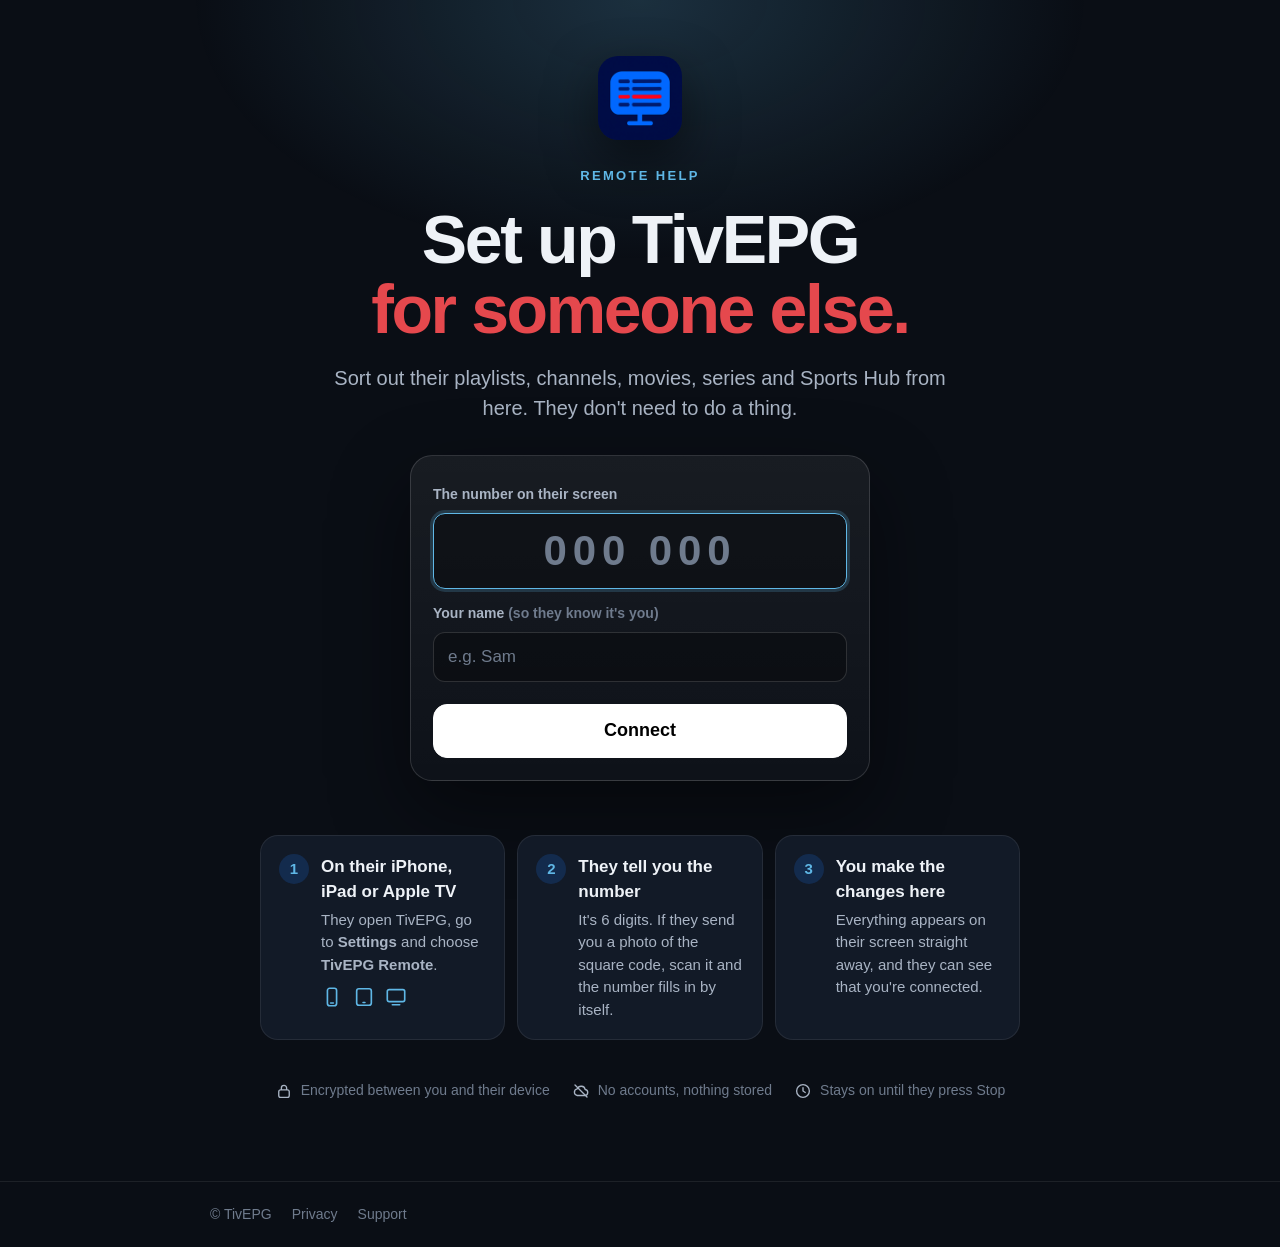
==== commit e4905867: "Homepage: add TivEPG Remote (nav, section, FAQ, footer); help step names the TivEPG Remote setting C" ====
--- a/docs/help/index.html
+++ b/docs/help/index.html
@@ -14,7 +14,7 @@
   <meta name="apple-itunes-app" content="app-id=6755161632" />
   <link rel="icon" type="image/png" href="../favicon.png" />
   <link rel="apple-touch-icon" href="../apple-touch-icon.png" />
-  <link rel="stylesheet" href="remote-help.css?v=20261110m" />
+  <link rel="stylesheet" href="remote-help.css?v=20261111b" />
 </head>
 <body>
 <svg width="0" height="0" class="sprite" aria-hidden="true">
@@ -63,7 +63,7 @@
         <span class="how-num">1</span>
         <div>
           <b>On their iPhone, iPad or Apple TV</b>
-          <p>They open TivEPG, go to <b>Settings</b> and choose <b>Remote Help</b>.</p>
+          <p>They open TivEPG, go to <b>Settings</b> and choose <b>TivEPG Remote</b>.</p>
           <div class="devices-row" aria-hidden="true">
             <svg><use href="#i-iphone"/></svg><svg><use href="#i-ipad"/></svg><svg><use href="#i-tv"/></svg>
           </div>
@@ -187,6 +187,6 @@
 
 <div id="toast" class="toast" hidden></div>
 
-<script src="remote-help.js?v=20261110m"></script>
+<script src="remote-help.js?v=20261111b"></script>
 </body>
 </html>
--- a/docs/help/remote-help.css
+++ b/docs/help/remote-help.css
@@ -668,8 +668,12 @@
 .mc-league-table th, .mc-cricket th { color: var(--text-3); font-weight: 700; font-size: 12px; padding: 6px 5px; text-align: center; }
 .mc-league-table td, .mc-cricket td { padding: 7px 5px; text-align: center; border-top: 1px solid rgba(255,255,255,0.05); }
 .mc-league-table .team, .mc-cricket .team { text-align: left; }
-.mc-league-table td.team { display: flex; align-items: center; gap: 8px; }
-.mc-league-table td.team span { overflow: hidden; text-overflow: ellipsis; white-space: nowrap; max-width: 150px; }
+/* Real table cells throughout (a flex <td> splits the row lines): the club column takes the
+   spare width and truncates; the numbers size to fit. */
+.mc-league-table th, .mc-league-table td { width: 1%; white-space: nowrap; }
+.mc-league-table .team { width: 100%; max-width: 0; }
+.mc-league-table .team-in { display: flex; align-items: center; gap: 8px; min-width: 0; }
+.mc-league-table .team-in span { min-width: 0; overflow: hidden; text-overflow: ellipsis; white-space: nowrap; }
 .mc-league-table .art-logo { width: 22px; height: 22px; border-radius: 5px; }
 .mc-league-table .art-logo img { padding: 1px; }
 .mc-league-table tr.ours td { background: rgba(30,124,255,0.14); font-weight: 700; }
@@ -679,7 +683,6 @@
 .np-fixture.row-actions { align-items: center; }
 /* Phones: the points column must fit; long club names truncate instead. */
 .mc-league-table th, .mc-league-table td { padding-left: 3px; padding-right: 3px; }
-.mc-league-table td.team span { max-width: min(150px, 30vw); }
 .mc-league-table td.team .art-logo { width: 20px; height: 20px; }
 @media (max-width: 420px) { .mc-league-table { font-size: 13px; } }
 
@@ -890,14 +893,18 @@
 .hub-table td { text-align: center; padding: 7px 6px; color: var(--h-t2); border-top: 1px solid var(--h-line); }
 .hub-table .rk { width: 30px; color: var(--h-t3); }
 .hub-table .team { text-align: left; }
-.hub-table td.team { display: flex; align-items: center; gap: 8px; color: var(--h-t1); font-weight: 600; white-space: nowrap; overflow: hidden; text-overflow: ellipsis; max-width: 220px; }
-.hub-table td.team span { overflow: hidden; text-overflow: ellipsis; }
+/* One table: every cell stays a real table cell (a flex <td> broke out of the grid and split the
+   row lines into two blocks). The team column takes all spare width; the numbers size to fit. */
+.hub-table th, .hub-table td { width: 1%; white-space: nowrap; }
+.hub-table .team { width: 100%; max-width: 0; }
+.hub-table td.team { color: var(--h-t1); font-weight: 600; }
+.hub-table .team-in { display: flex; align-items: center; gap: 8px; min-width: 0; }
+.hub-table .team-in span { min-width: 0; overflow: hidden; text-overflow: ellipsis; }
 .hub-crest.row { width: 20px; height: 20px; background: none; border-radius: 4px; }
 .hub-crest.row img { padding: 0; }
 .hub-table .pts { font-weight: 900; color: var(--h-t1); }
 .hub-table-name { padding: 12px 12px 2px; font-size: 11px; font-weight: 900; letter-spacing: .12em; text-transform: uppercase; color: var(--h-t3); }
 .hub-ios .hub-table { margin-top: 12px; background: var(--h-panel); border: 1px solid var(--h-line); border-radius: 16px; overflow: hidden; }
-.hub-ios .hub-table td.team { max-width: 150px; }
 @media (max-width: 420px) { .hub-ios .hub-table table { font-size: 13px; } .hub-ios .hub-table td, .hub-ios .hub-table th { padding-left: 4px; padding-right: 4px; } }
 
 /* A match */
@@ -963,7 +970,7 @@
 .with-table .fx-centre { width: 140px; }
 .with-table .fx-score { font-size: 34px; }
 .with-table .fx-time { font-size: 27px; }
-@media (max-width: 1100px) { .hub-body.with-table { grid-template-columns: minmax(0, 1fr) 300px; gap: 16px; } .hub-table td.team { max-width: 150px; } }
+@media (max-width: 1100px) { .hub-body.with-table { grid-template-columns: minmax(0, 1fr) 300px; gap: 16px; } }
 .hub-crest.tile .art-letter, .hub-crest.head .art-letter { color: #3a4150; font-size: 18px; }
 
 /* ---------- Remote: app-style tab bar ---------- */
@@ -1318,3 +1325,116 @@
   .mc-hl-sources .hl-src { display: grid; grid-template-columns: 1fr auto auto; gap: 6px; align-items: center; }
   .mc-hl-sources .hl-src-label { font-size: 13px; }
 }
+
+/* League view: the table gets a real share of a wide screen (W/D/L shown from 1300px). */
+.hub-body.with-table { grid-template-columns: minmax(0, 1fr) clamp(340px, 38%, 640px) !important; }
+.hub-body.with-table .hub-list { max-width: none; }
+
+/* ---------- Live: teletext, and the SportsHub Live L-frame round it ---------- */
+body.live-on main { max-width: none !important; }
+body.live-on footer, body.live-on #np-dock { display: none !important; }
+.shl {
+  --sb: #1E7CFF; --sr: #FF1E1E; --pn: #0B1F3F; --pt: #0E2850; --pl: #081830; --dp: #050916;
+  --e: #EFF2F7; --i: #E2E8F2; --i2: #9FB0D2; --i3: #62729A; --hr: rgba(140,170,240,.16);
+  position: fixed; top: var(--appbar, 56px); left: 0; right: 0; bottom: 0; z-index: 5; background: #000; color: var(--i);
+  display: grid; grid-template-columns: minmax(0, 1fr); grid-template-rows: minmax(0, 1fr);
+}
+.shl button { font: inherit; color: inherit; background: none; border: 0; cursor: pointer; text-align: inherit; }
+.shl.focused { grid-template-columns: minmax(0, 1fr) clamp(300px, 26%, 460px); grid-template-rows: minmax(0, 1fr) clamp(160px, 24vh, 240px); background: var(--dp); }
+.shl-empty { display: grid; place-items: center; color: var(--i2); }
+.shl-centre { grid-column: 1; grid-row: 1; min-width: 0; min-height: 0; display: grid; place-items: center; padding: 14px; overflow: auto; }
+.shl.focused .shl-centre { border-right: 2px solid var(--sb); border-bottom: 2px solid var(--sb); background: #000; }
+
+/* Teletext: 40 columns, scaled to the space it has. */
+.tt { width: 100%; height: 100%; display: flex; flex-direction: column; align-items: center; justify-content: center; gap: 10px; container-type: size; }
+.tt-screen { --ch: min(calc(100cqw / 40 / .6), calc((100cqh - 60px) / 25 / 1.18)); font-size: var(--ch); line-height: 1.18;
+  font-family: "Courier New", ui-monospace, Menlo, Consolas, monospace; font-weight: 700; color: #fff; background: #000;
+  white-space: pre; letter-spacing: 0; padding: .4em .6em; text-shadow: 0 0 .15em rgba(255,255,255,.25); }
+.tt-l { display: block; height: 1.18em; }
+.tt-l.dh { height: 2.36em; } .tt-l.dh span { display: inline-block; transform: scaleY(2); transform-origin: top; }
+.tt-l.link { cursor: pointer; } .tt-l.link:hover { background: rgba(0,87,255,.35); }
+.tt-l.bg-b { background: #0000aa; } .tt-l.bg-bl { background: #0057ff; } .tt-l.bg-r { background: #c00000; }
+.c-w { color: #fff; } .c-y { color: #ffff00; } .c-c { color: #00ffff; } .c-g { color: #00ff00; } .c-r { color: #ff3030; } .c-m { color: #ff00ff; } .c-b { color: #4d7dff; }
+.c-k { color: #000; background: #ffff00; }
+.tt-flash { animation: tt-blink 1s steps(1) infinite; } @keyframes tt-blink { 50% { opacity: .25; } }
+.tt-fast { display: flex !important; height: 1.4em !important; margin-top: .25em; }
+.tt-fast button { flex: 1; font: inherit !important; text-align: left !important; padding: 0 .3em !important; white-space: pre; }
+.tt-fast button:hover { text-decoration: underline; }
+.tt-pad { display: flex; gap: 6px; flex-wrap: wrap; justify-content: center; max-width: 100%; }
+.tt-input { width: 76px; height: 30px; padding: 0 10px; border-radius: 6px; border: 1px solid #333; background: #111; color: #ff0; font: 700 15px "Courier New", monospace; text-align: center; }
+.tt-chip { padding: 5px 10px; border-radius: 6px; border: 1px solid #222 !important; background: #0a0a0a !important; color: #9aa !important; font: 700 12px "Courier New", monospace !important; white-space: nowrap; }
+.tt-chip.on { color: #ff0 !important; border-color: #ff0 !important; }
+.shl.focused .tt-pad { display: none; }
+
+/* The L: rail + strip */
+.shl-rail { grid-column: 2; grid-row: 1 / 3; min-height: 0; display: flex; flex-direction: column; background: linear-gradient(180deg, var(--pt), var(--pn) 40%, var(--pl)); }
+.shl-ident { flex: none; display: flex; align-items: center; gap: 10px; height: 50px; padding: 0 12px 0 16px; background: var(--dp); border-bottom: 1px solid var(--hr); }
+.shl-mark { width: 26px; height: 26px; border-radius: 7px; background: linear-gradient(145deg, #2b8cff, #0a4fd6); display: grid; place-items: center; font-size: 12px; font-weight: 900; color: #fff; }
+.shl-word { font-weight: 900; font-size: 15px; color: var(--e); } .shl-word em { font-style: normal; color: var(--i2); font-weight: 700; }
+.shl-livetag { padding: 2px 6px; border-radius: 4px; background: var(--sr); color: var(--e); font-size: 10px; font-weight: 900; letter-spacing: .1em; }
+.shl-clk { margin-left: auto; color: var(--i2); font-weight: 800; font-size: 14px; font-variant-numeric: tabular-nums; }
+.shl-x { width: 30px; height: 30px; border-radius: 50%; display: grid; place-items: center; background: rgba(255,255,255,.08) !important; color: var(--e); font-size: 13px; }
+.shl-tabs { flex: none; display: flex; padding: 6px 10px 0; border-bottom: 1px solid var(--hr); }
+.shl-tab { flex: 1; text-align: center !important; padding: 10px 4px; font-size: 12.5px; font-weight: 800; color: var(--i3); border-bottom: 2px solid transparent !important; }
+.shl-tab.on { color: var(--e); border-bottom-color: var(--sb) !important; }
+.shl-rbody { flex: 1; min-height: 0; overflow: auto; padding: 12px 14px 20px; scrollbar-width: thin; }
+.shl-rbody .card { background: rgba(5,9,22,.45); border-color: var(--hr); }
+.shl-rbody .mc-pitch { width: 100%; }
+.shl-s { color: var(--i2); font-size: 13px; }
+.shl-watch { display: block; width: 100%; margin-top: 14px; padding: 11px; border-radius: 10px; background: var(--e) !important; color: #0b1f3f !important; font-weight: 900; text-align: center !important; }
+.shl-tbl table { width: 100%; border-collapse: collapse; font-size: 13px; font-variant-numeric: tabular-nums; }
+.shl-tbl td { padding: 6px 4px; border-bottom: 1px solid var(--hr); }
+.shl-tbl td.rk { color: var(--i3); width: 22px; } .shl-tbl td.n { text-align: right; color: var(--i2); } .shl-tbl td.p { text-align: right; font-weight: 900; color: var(--e); }
+.shl-tbl tr.me td { background: rgba(30,124,255,.14); }
+.shl-tbl .hub-crest.xs { width: 16px; height: 16px; vertical-align: -3px; }
+
+.shl-strip { grid-column: 1; grid-row: 2; position: relative; min-height: 0; display: grid; grid-template-rows: minmax(0, 1fr) 42px; background: linear-gradient(180deg, var(--pn), var(--pl)); overflow: hidden; }
+.shl-stop { display: grid; grid-template-columns: minmax(240px, 30%) 1fr; min-height: 0; }
+.shl-score { display: flex; flex-direction: column; justify-content: center; gap: 8px; padding: 0 20px; border-right: 1px solid var(--hr); min-width: 0; }
+.shl-score .meta { display: flex; gap: 10px; align-items: center; font-size: 11px; font-weight: 900; letter-spacing: .1em; color: var(--i3); }
+.shl-score .mn { padding: 2px 8px; border-radius: 5px; background: rgba(255,255,255,.1); color: var(--e); letter-spacing: 0; font-size: 12px; } .shl-score .mn.live { background: var(--sr); }
+.shl-score .row { display: grid; grid-template-columns: 5px 20px minmax(0, 1fr) auto; gap: 10px; align-items: center; }
+.shl-score .kit { height: 30px; border-radius: 3px; }
+.shl-score .nm { font-size: clamp(16px, 2.2vh, 22px); font-weight: 800; color: var(--i); overflow: hidden; text-overflow: ellipsis; white-space: nowrap; }
+.shl-score .sc { font-size: clamp(26px, 3.8vh, 40px); font-weight: 900; color: var(--e); font-variant-numeric: tabular-nums; }
+.shl-tl { position: relative; margin: 16px 26px 18px; }
+.shl-tl .axis { position: absolute; left: 0; right: 0; top: 50%; height: 2px; background: var(--hr); }
+.shl-tl .ht { position: absolute; left: 50%; top: 18%; bottom: 18%; width: 1px; background: var(--hr); }
+.shl-tl .now { position: absolute; top: 6%; bottom: 6%; width: 2px; background: var(--sr); box-shadow: 0 0 8px var(--sr); }
+.shl-tl .mk { position: absolute; transform: translateX(-50%); display: flex; flex-direction: column; align-items: center; gap: 2px; font-size: 11px; font-weight: 700; color: var(--i2); white-space: nowrap; }
+.shl-tl .mk.t { bottom: 53%; } .shl-tl .mk.b { top: 53%; flex-direction: column-reverse; }
+.shl-tl .ball { width: 20px; height: 20px; border-radius: 50%; display: grid; place-items: center; font-size: 11px; background: #1b2c55; border: 2px solid var(--e); }
+.shl-tl .cd { width: 9px; height: 13px; border-radius: 2px; background: #F5C518; } .shl-tl .mk.red .cd { background: var(--sr); }
+.shl-tl .lbls { position: absolute; left: 0; right: 0; bottom: -16px; display: flex; justify-content: space-between; font-size: 10px; font-weight: 800; color: var(--i3); }
+.shl-band { display: flex; background: var(--dp); border-top: 1px solid var(--hr); overflow: hidden; }
+.shl-band .bl { flex: none; display: flex; align-items: center; padding: 0 14px; font-size: 11px; font-weight: 900; letter-spacing: .14em; color: var(--e); background: var(--sb); }
+.shl-belt { flex: 1; overflow: hidden; mask-image: linear-gradient(90deg, transparent, #000 20px, #000 calc(100% - 20px), transparent); }
+.shl-lane { display: flex; width: max-content; height: 100%; animation: tk-belt var(--dur, 60s) linear infinite; }
+.shl-band:hover .shl-lane { animation-play-state: paused; }
+.shl-lane .run { display: flex; align-items: center; }
+.shl-chip { display: inline-flex; align-items: center; gap: 8px; padding: 0 16px; font-size: 14px; font-weight: 700; white-space: nowrap; color: var(--i); }
+.shl-chip .lg { font-size: 10px; font-weight: 900; letter-spacing: .1em; color: var(--i3); }
+.shl-chip b { color: var(--e); }
+.shl-chip .mn { font-size: 10px; font-weight: 900; padding: 1px 5px; border-radius: 4px; background: var(--sr); color: var(--e); }
+.shl-flash { position: absolute; inset: 0 0 0 30%; z-index: 3; display: flex; align-items: center; gap: 24px; padding: 0 32px; background: linear-gradient(100deg, #c8102e, #7a0010); animation: shl-in .55s cubic-bezier(.2,.9,.25,1.1); }
+@keyframes shl-in { from { transform: translateX(100%); } }
+.shl-flash .big { font-size: clamp(36px, 6vh, 64px); font-weight: 900; color: #F4F5F8; }
+.shl-flash .who { font-size: clamp(16px, 2.4vh, 24px); font-weight: 800; color: #F4F5F8; }
+.shl-flash .who small { display: block; font-size: .62em; opacity: .85; margin-top: 4px; font-weight: 700; }
+
+/* Phone: teletext fills the width; picking a game stacks the L below it. */
+@media (max-width: 899px) {
+  .shl, .shl.focused { position: static; display: flex; flex-direction: column; margin: 0 -12px; min-height: calc(100vh - var(--appbar, 56px)); }
+  .shl-centre { padding: 8px 4px; height: auto; }
+  .tt { height: auto; container-type: inline-size; }
+  .tt-screen { --ch: calc(100cqw / 41.5 / .61); padding: .3em .25em; max-width: 100%; overflow: hidden; }
+  .shl.focused .shl-centre { border: 0; border-bottom: 2px solid var(--sb); }
+  .shl-strip { order: 2; grid-template-rows: auto 38px; }
+  .shl-stop { grid-template-columns: 1fr; }
+  .shl-score { padding: 12px 14px; border-right: 0; }
+  .shl-tl { display: none; }
+  .shl-flash { inset: 0; }
+  .shl-rail { order: 3; min-height: 70vh; }
+}
+.tt-fast button.c-r { color: #ff3030 !important; } .tt-fast button.c-g { color: #00ff00 !important; }
+.tt-fast button.c-y { color: #ffff00 !important; } .tt-fast button.c-c { color: #00ffff !important; }
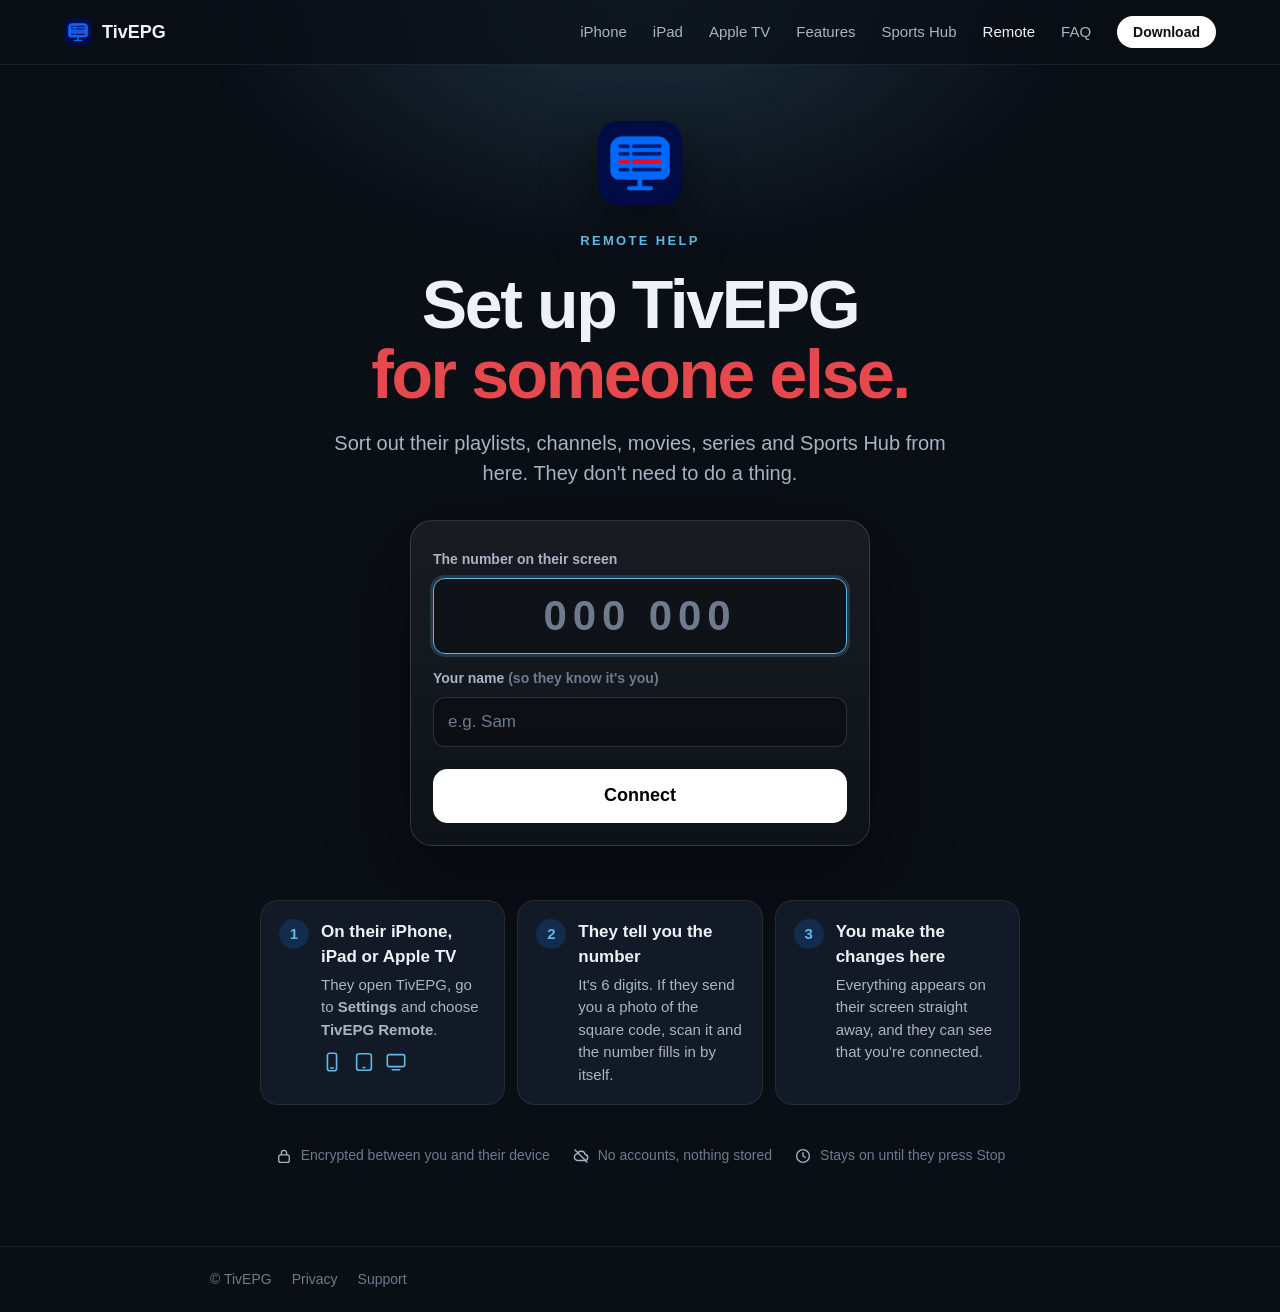
==== commit 022ec1ac: "Remote page: site menu on the join and ended screens, hidden while connected Co-Authored-By: Claude " ====
--- a/docs/help/index.html
+++ b/docs/help/index.html
@@ -14,7 +14,7 @@
   <meta name="apple-itunes-app" content="app-id=6755161632" />
   <link rel="icon" type="image/png" href="../favicon.png" />
   <link rel="apple-touch-icon" href="../apple-touch-icon.png" />
-  <link rel="stylesheet" href="remote-help.css?v=20261111b" />
+  <link rel="stylesheet" href="remote-help.css?v=20261116" />
 </head>
 <body>
 <svg width="0" height="0" class="sprite" aria-hidden="true">
@@ -38,6 +38,23 @@
 </svg>
 
 
+
+<!-- Site menu: shown on the join and ended screens only (hidden while connected, see .rh-nav in remote-help.css) -->
+<header class="rh-nav">
+  <div class="rh-nav-in">
+    <a href="/" class="rh-brand"><img src="../apple-touch-icon.png" alt="" width="28" height="28" />TivEPG</a>
+    <ul class="rh-links">
+      <li><a href="/#iphone">iPhone</a></li>
+      <li><a href="/#ipad">iPad</a></li>
+      <li><a href="/#apple-tv">Apple TV</a></li>
+      <li><a href="/#key-features">Features</a></li>
+      <li><a href="/sportshub">Sports Hub</a></li>
+      <li><a href="/help/" class="current" aria-current="page">Remote</a></li>
+      <li><a href="/#faq">FAQ</a></li>
+      <li><a class="rh-get" href="https://apps.apple.com/gb/app/tivepg-iptv-player-sports-hub/id6755161632">Download</a></li>
+    </ul>
+  </div>
+</header>
 
 <main id="app">
 
--- a/docs/help/remote-help.css
+++ b/docs/help/remote-help.css
@@ -1438,3 +1438,20 @@
 }
 .tt-fast button.c-r { color: #ff3030 !important; } .tt-fast button.c-g { color: #00ff00 !important; }
 .tt-fast button.c-y { color: #ffff00 !important; } .tt-fast button.c-c { color: #00ffff !important; }
+
+/* ---------- Site menu (join + ended screens only; never while connected) ---------- */
+.rh-nav { display: none; position: relative; z-index: 5; border-bottom: 1px solid var(--line); background: rgba(10,14,21,.72); -webkit-backdrop-filter: blur(16px); backdrop-filter: blur(16px); }
+body:has(#screen-join:not([hidden])) .rh-nav,
+body:has(#screen-ended:not([hidden])) .rh-nav { display: block; }
+.rh-nav-in { max-width: 1200px; margin: 0 auto; padding: 0 24px; height: 64px; display: flex; align-items: center; justify-content: space-between; gap: 16px; }
+.rh-brand { display: flex; align-items: center; gap: 10px; font-weight: 700; font-size: 18px; color: var(--text); }
+.rh-brand img { width: 28px; height: 28px; border-radius: 8px; }
+.rh-links { list-style: none; display: flex; align-items: center; gap: 26px; font-size: 15px; }
+.rh-links a { color: var(--text-2); transition: color .2s var(--ease); }
+.rh-links a:hover, .rh-links a.current { color: var(--text); }
+.rh-links .rh-get { color: #0A0E15; background: #fff; padding: 8px 16px; border-radius: 999px; font-weight: 600; font-size: 14px; }
+.rh-links .rh-get:hover { color: #0A0E15; }
+@media (max-width: 860px) {
+  .rh-nav-in { padding: 0 16px; height: 58px; }
+  .rh-links li:not(:last-child) { display: none; }
+}
